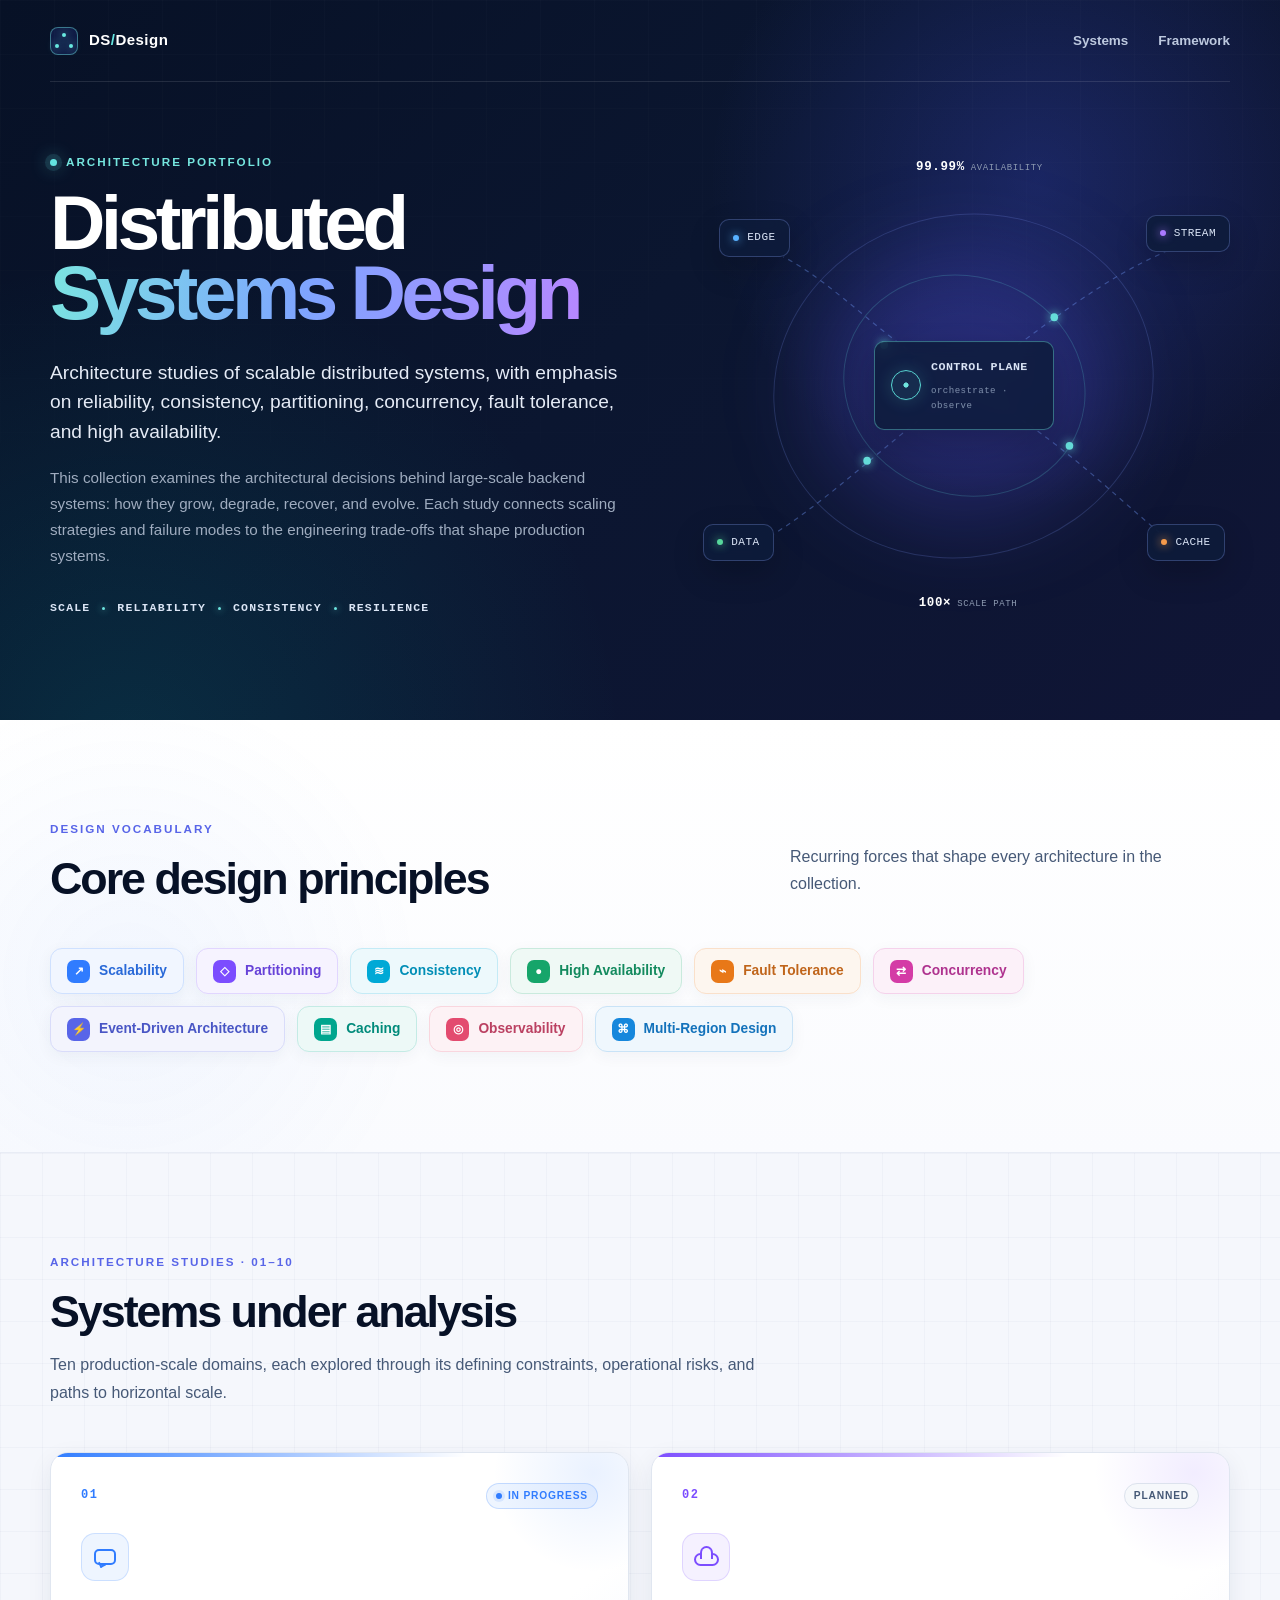
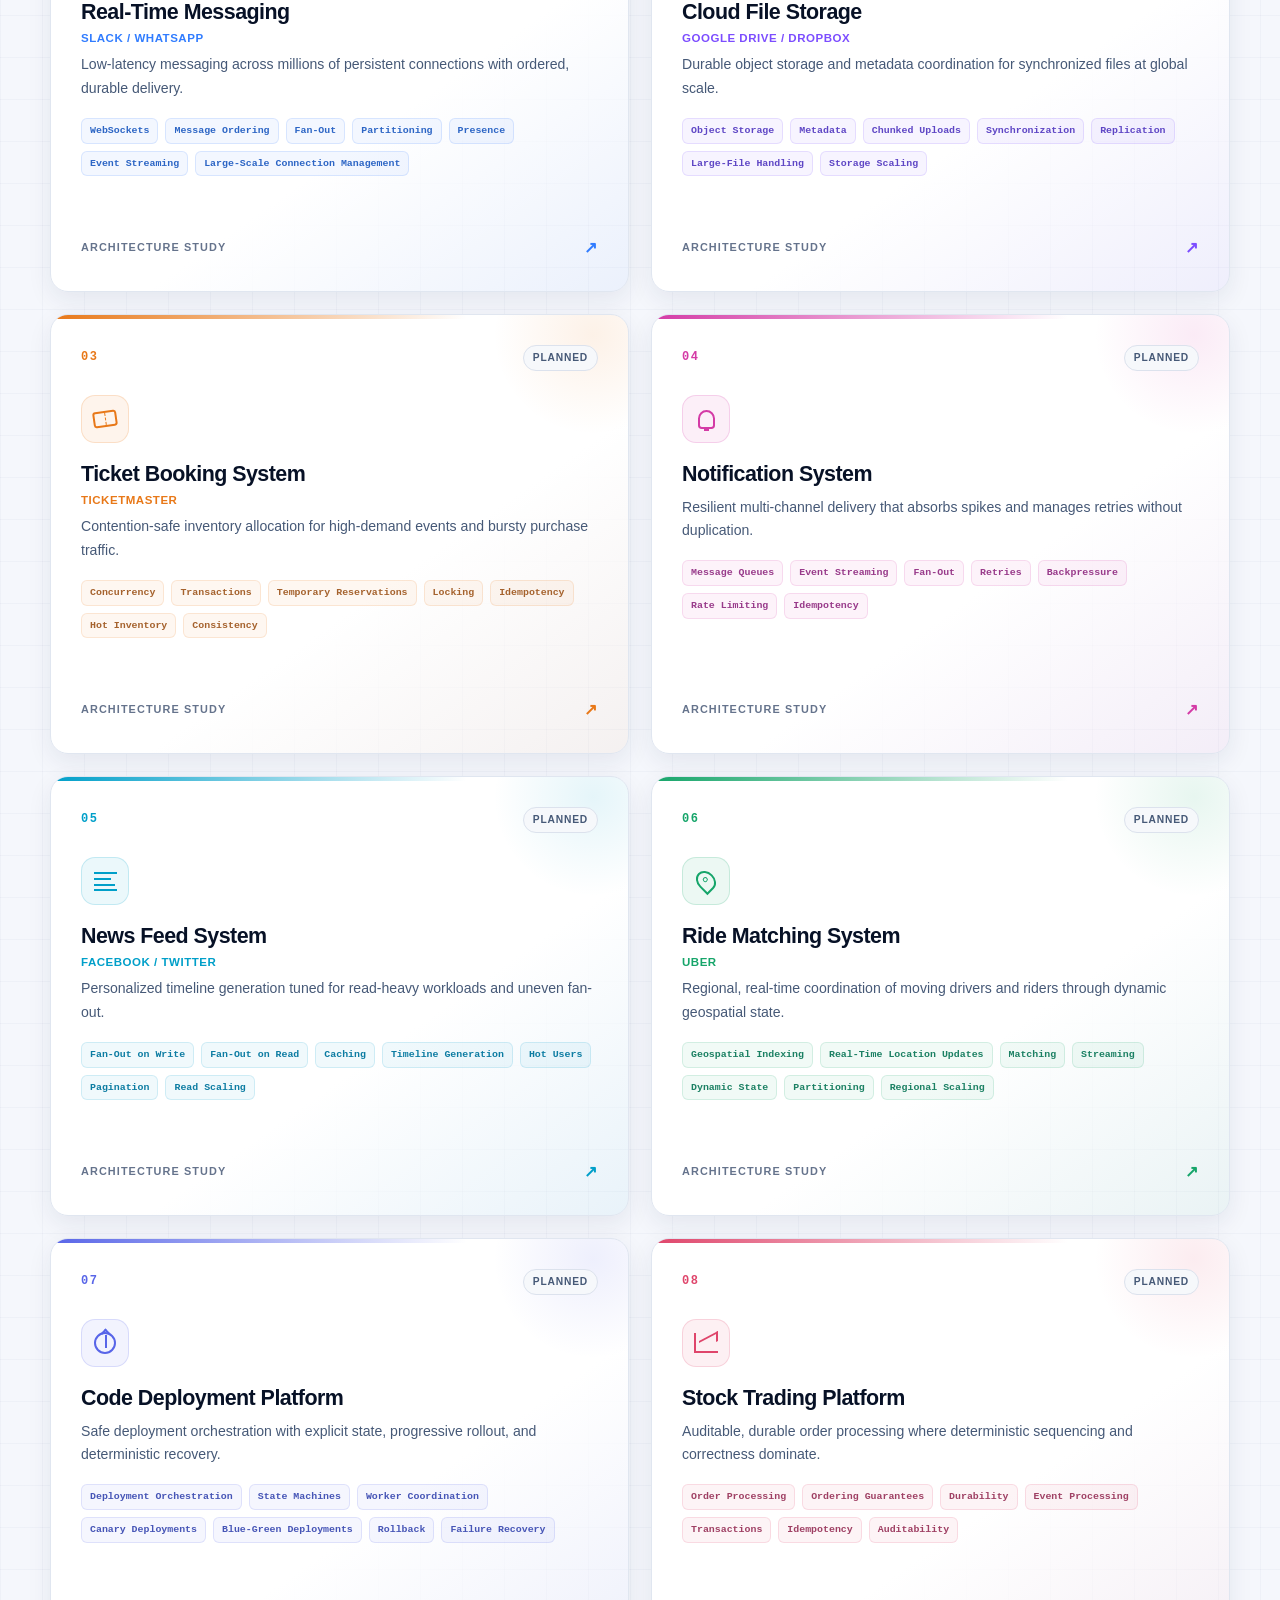
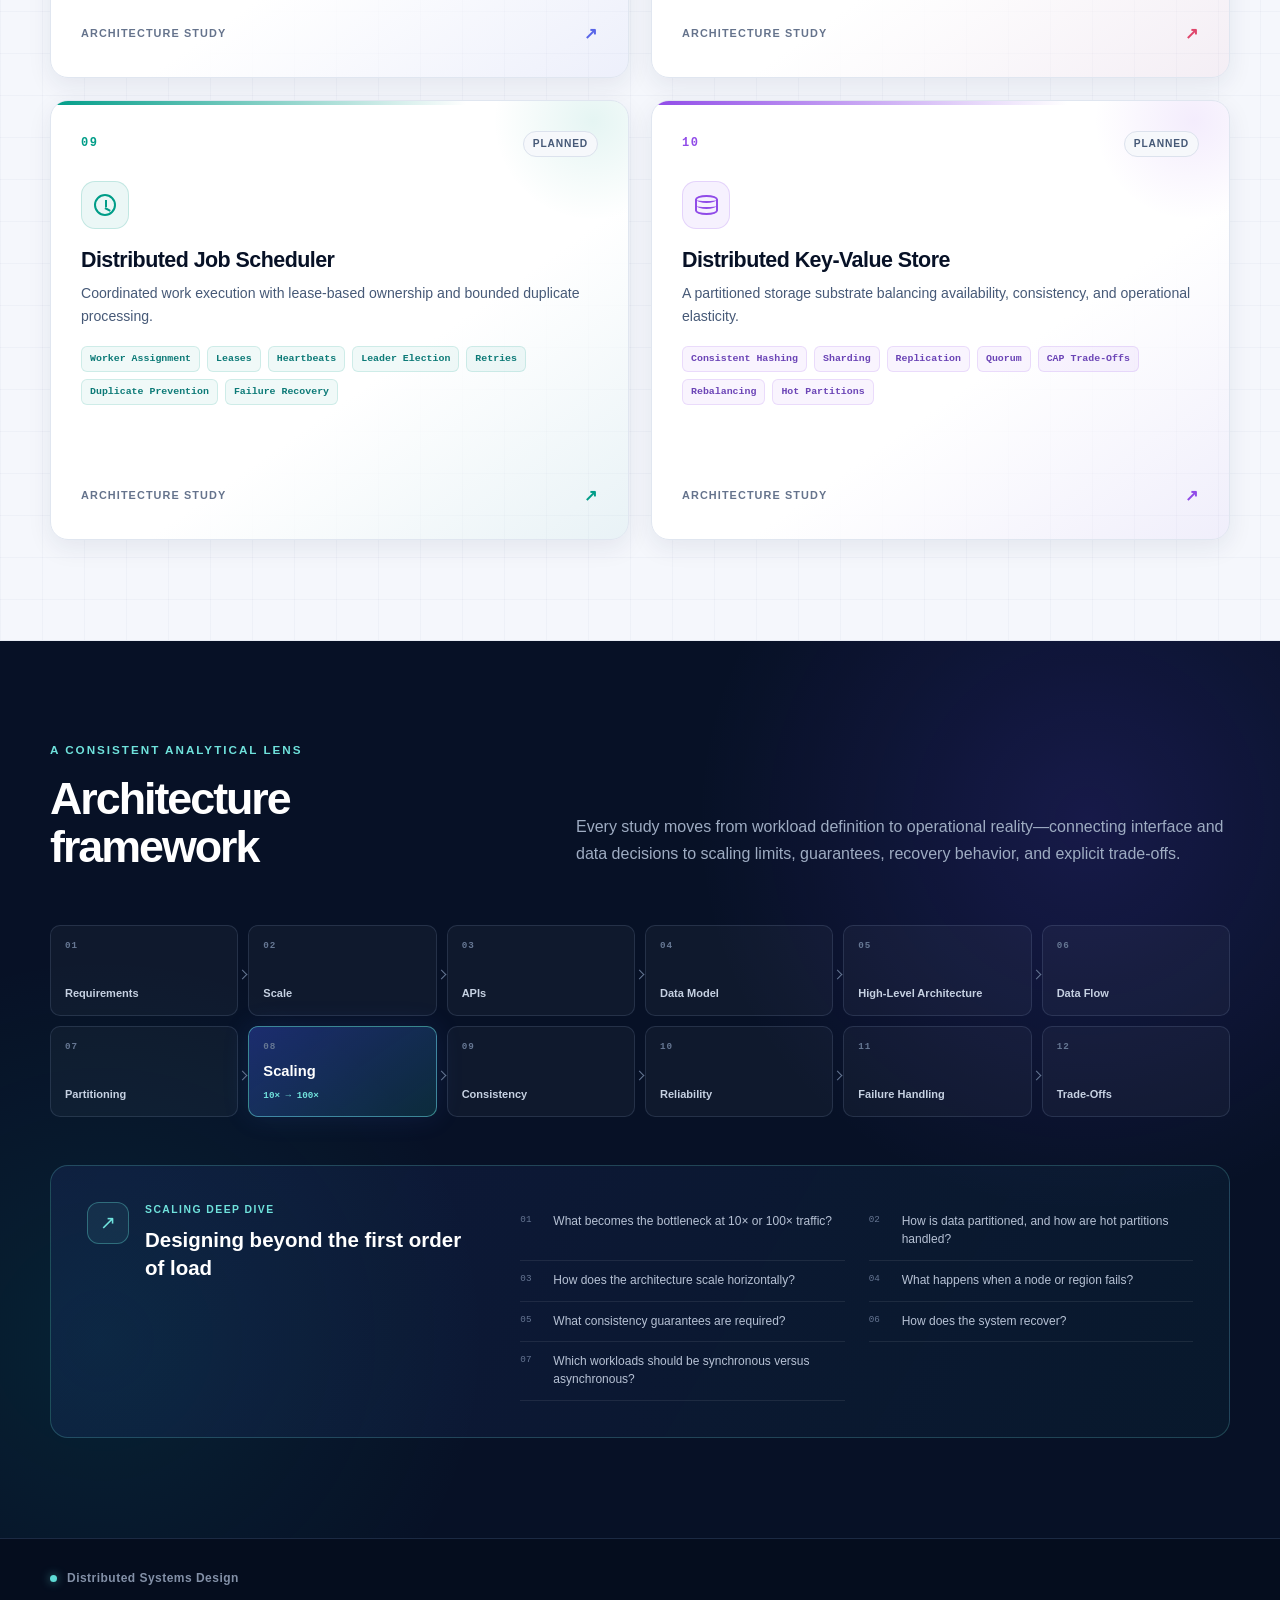
==== docs/index.html @ 001859f4 "Add distributed systems design landing page." ====
<!doctype html>
<html lang="en">
  <head>
    <meta charset="utf-8">
    <meta name="viewport" content="width=device-width, initial-scale=1">
    <meta
      name="description"
      content="Architecture studies of scalable distributed systems, focused on reliability, consistency, partitioning, concurrency, fault tolerance, and high availability."
    >
    <meta name="theme-color" content="#071126">
    <title>Distributed Systems Design</title>
    <link rel="stylesheet" href="styles.css">
  </head>
  <body>
    <a class="skip-link" href="#main-content">Skip to content</a>

    <header class="hero">
      <nav class="site-nav container" aria-label="Primary navigation">
        <a class="brand" href="#top" aria-label="Distributed Systems Design home">
          <span class="brand-mark" aria-hidden="true">
            <span></span><span></span><span></span>
          </span>
          <span>DS<span class="brand-accent">/</span>Design</span>
        </a>
        <div class="nav-links">
          <a href="#systems">Systems</a>
          <a href="#framework">Framework</a>
        </div>
      </nav>

      <div class="hero-grid container" id="top">
        <div class="hero-copy">
          <p class="eyebrow"><span class="eyebrow-dot"></span> Architecture portfolio</p>
          <h1>Distributed<br><span>Systems Design</span></h1>
          <p class="hero-subtitle">
            Architecture studies of scalable distributed systems, with emphasis on reliability,
            consistency, partitioning, concurrency, fault tolerance, and high availability.
          </p>
          <p class="hero-intro">
            This collection examines the architectural decisions behind large-scale backend systems:
            how they grow, degrade, recover, and evolve. Each study connects scaling strategies and
            failure modes to the engineering trade-offs that shape production systems.
          </p>
          <div class="hero-pillars" aria-label="Core qualities">
            <span>Scale</span><i aria-hidden="true"></i>
            <span>Reliability</span><i aria-hidden="true"></i>
            <span>Consistency</span><i aria-hidden="true"></i>
            <span>Resilience</span>
          </div>
        </div>

        <div class="system-map" aria-hidden="true">
          <div class="map-glow"></div>
          <div class="orbit orbit-one"></div>
          <div class="orbit orbit-two"></div>
          <div class="map-node node-core">
            <span class="node-icon"></span>
            <strong>Control Plane</strong>
            <small>orchestrate · observe</small>
          </div>
          <div class="map-node node-edge"><span></span>Edge</div>
          <div class="map-node node-stream"><span></span>Stream</div>
          <div class="map-node node-data"><span></span>Data</div>
          <div class="map-node node-cache"><span></span>Cache</div>
          <svg class="map-lines" viewBox="0 0 560 480" preserveAspectRatio="none">
            <path d="M280 240 C200 200 150 140 90 110"></path>
            <path d="M280 240 C370 175 430 130 492 105"></path>
            <path d="M280 240 C195 300 145 350 80 390"></path>
            <path d="M280 240 C370 285 425 340 485 388"></path>
            <circle cx="196" cy="199" r="4"></circle>
            <circle cx="375" cy="171" r="4"></circle>
            <circle cx="178" cy="316" r="4"></circle>
            <circle cx="391" cy="301" r="4"></circle>
          </svg>
          <div class="map-metric metric-top"><b>99.99%</b><span>availability</span></div>
          <div class="map-metric metric-bottom"><b>100×</b><span>scale path</span></div>
        </div>
      </div>
    </header>

    <main id="main-content">
      <section class="principles section" aria-labelledby="principles-title">
        <div class="container">
          <div class="section-heading section-heading-inline">
            <div>
              <p class="section-kicker">Design vocabulary</p>
              <h2 id="principles-title">Core design principles</h2>
            </div>
            <p>Recurring forces that shape every architecture in the collection.</p>
          </div>

          <ul class="principle-cloud" role="list">
            <li class="principle principle-blue"><span aria-hidden="true">↗</span>Scalability</li>
            <li class="principle principle-violet"><span aria-hidden="true">◇</span>Partitioning</li>
            <li class="principle principle-cyan"><span aria-hidden="true">≋</span>Consistency</li>
            <li class="principle principle-green"><span aria-hidden="true">●</span>High Availability</li>
            <li class="principle principle-orange"><span aria-hidden="true">⌁</span>Fault Tolerance</li>
            <li class="principle principle-magenta"><span aria-hidden="true">⇄</span>Concurrency</li>
            <li class="principle principle-indigo"><span aria-hidden="true">⚡</span>Event-Driven Architecture</li>
            <li class="principle principle-teal"><span aria-hidden="true">▤</span>Caching</li>
            <li class="principle principle-rose"><span aria-hidden="true">◎</span>Observability</li>
            <li class="principle principle-sky"><span aria-hidden="true">⌘</span>Multi-Region Design</li>
          </ul>
        </div>
      </section>

      <section class="systems section" id="systems" aria-labelledby="systems-title">
        <div class="container">
          <div class="section-heading">
            <p class="section-kicker">Architecture studies · 01–10</p>
            <h2 id="systems-title">Systems under analysis</h2>
            <p>
              Ten production-scale domains, each explored through its defining constraints,
              operational risks, and paths to horizontal scale.
            </p>
          </div>

          <div class="system-grid">
            <!-- When a study is published, change its article wrapper to an anchor with the future page filename. -->
            <article class="system-card accent-blue">
              <div class="card-topline"><span class="card-number">01</span><span class="status status-active">In Progress</span></div>
              <div class="card-icon" aria-hidden="true"><span class="icon-message"></span></div>
              <h3>Real-Time Messaging <small>Slack / WhatsApp</small></h3>
              <p>Low-latency messaging across millions of persistent connections with ordered, durable delivery.</p>
              <ul class="tag-list" aria-label="Architecture focus">
                <li>WebSockets</li><li>Message Ordering</li><li>Fan-Out</li><li>Partitioning</li>
                <li>Presence</li><li>Event Streaming</li><li>Large-Scale Connection Management</li>
              </ul>
              <div class="card-footer"><span>Architecture study</span><span aria-hidden="true">↗</span></div>
            </article>

            <article class="system-card accent-violet">
              <div class="card-topline"><span class="card-number">02</span><span class="status">Planned</span></div>
              <div class="card-icon" aria-hidden="true"><span class="icon-cloud"></span></div>
              <h3>Cloud File Storage <small>Google Drive / Dropbox</small></h3>
              <p>Durable object storage and metadata coordination for synchronized files at global scale.</p>
              <ul class="tag-list" aria-label="Architecture focus">
                <li>Object Storage</li><li>Metadata</li><li>Chunked Uploads</li><li>Synchronization</li>
                <li>Replication</li><li>Large-File Handling</li><li>Storage Scaling</li>
              </ul>
              <div class="card-footer"><span>Architecture study</span><span aria-hidden="true">↗</span></div>
            </article>

            <article class="system-card accent-orange">
              <div class="card-topline"><span class="card-number">03</span><span class="status">Planned</span></div>
              <div class="card-icon" aria-hidden="true"><span class="icon-ticket"></span></div>
              <h3>Ticket Booking System <small>Ticketmaster</small></h3>
              <p>Contention-safe inventory allocation for high-demand events and bursty purchase traffic.</p>
              <ul class="tag-list" aria-label="Architecture focus">
                <li>Concurrency</li><li>Transactions</li><li>Temporary Reservations</li><li>Locking</li>
                <li>Idempotency</li><li>Hot Inventory</li><li>Consistency</li>
              </ul>
              <div class="card-footer"><span>Architecture study</span><span aria-hidden="true">↗</span></div>
            </article>

            <article class="system-card accent-magenta">
              <div class="card-topline"><span class="card-number">04</span><span class="status">Planned</span></div>
              <div class="card-icon" aria-hidden="true"><span class="icon-bell"></span></div>
              <h3>Notification System</h3>
              <p>Resilient multi-channel delivery that absorbs spikes and manages retries without duplication.</p>
              <ul class="tag-list" aria-label="Architecture focus">
                <li>Message Queues</li><li>Event Streaming</li><li>Fan-Out</li><li>Retries</li>
                <li>Backpressure</li><li>Rate Limiting</li><li>Idempotency</li>
              </ul>
              <div class="card-footer"><span>Architecture study</span><span aria-hidden="true">↗</span></div>
            </article>

            <article class="system-card accent-cyan">
              <div class="card-topline"><span class="card-number">05</span><span class="status">Planned</span></div>
              <div class="card-icon" aria-hidden="true"><span class="icon-feed"></span></div>
              <h3>News Feed System <small>Facebook / Twitter</small></h3>
              <p>Personalized timeline generation tuned for read-heavy workloads and uneven fan-out.</p>
              <ul class="tag-list" aria-label="Architecture focus">
                <li>Fan-Out on Write</li><li>Fan-Out on Read</li><li>Caching</li><li>Timeline Generation</li>
                <li>Hot Users</li><li>Pagination</li><li>Read Scaling</li>
              </ul>
              <div class="card-footer"><span>Architecture study</span><span aria-hidden="true">↗</span></div>
            </article>

            <article class="system-card accent-green">
              <div class="card-topline"><span class="card-number">06</span><span class="status">Planned</span></div>
              <div class="card-icon" aria-hidden="true"><span class="icon-pin"></span></div>
              <h3>Ride Matching System <small>Uber</small></h3>
              <p>Regional, real-time coordination of moving drivers and riders through dynamic geospatial state.</p>
              <ul class="tag-list" aria-label="Architecture focus">
                <li>Geospatial Indexing</li><li>Real-Time Location Updates</li><li>Matching</li><li>Streaming</li>
                <li>Dynamic State</li><li>Partitioning</li><li>Regional Scaling</li>
              </ul>
              <div class="card-footer"><span>Architecture study</span><span aria-hidden="true">↗</span></div>
            </article>

            <article class="system-card accent-indigo">
              <div class="card-topline"><span class="card-number">07</span><span class="status">Planned</span></div>
              <div class="card-icon" aria-hidden="true"><span class="icon-deploy"></span></div>
              <h3>Code Deployment Platform</h3>
              <p>Safe deployment orchestration with explicit state, progressive rollout, and deterministic recovery.</p>
              <ul class="tag-list" aria-label="Architecture focus">
                <li>Deployment Orchestration</li><li>State Machines</li><li>Worker Coordination</li>
                <li>Canary Deployments</li><li>Blue-Green Deployments</li><li>Rollback</li><li>Failure Recovery</li>
              </ul>
              <div class="card-footer"><span>Architecture study</span><span aria-hidden="true">↗</span></div>
            </article>

            <article class="system-card accent-rose">
              <div class="card-topline"><span class="card-number">08</span><span class="status">Planned</span></div>
              <div class="card-icon" aria-hidden="true"><span class="icon-chart"></span></div>
              <h3>Stock Trading Platform</h3>
              <p>Auditable, durable order processing where deterministic sequencing and correctness dominate.</p>
              <ul class="tag-list" aria-label="Architecture focus">
                <li>Order Processing</li><li>Ordering Guarantees</li><li>Durability</li><li>Event Processing</li>
                <li>Transactions</li><li>Idempotency</li><li>Auditability</li>
              </ul>
              <div class="card-footer"><span>Architecture study</span><span aria-hidden="true">↗</span></div>
            </article>

            <article class="system-card accent-teal">
              <div class="card-topline"><span class="card-number">09</span><span class="status">Planned</span></div>
              <div class="card-icon" aria-hidden="true"><span class="icon-clock"></span></div>
              <h3>Distributed Job Scheduler</h3>
              <p>Coordinated work execution with lease-based ownership and bounded duplicate processing.</p>
              <ul class="tag-list" aria-label="Architecture focus">
                <li>Worker Assignment</li><li>Leases</li><li>Heartbeats</li><li>Leader Election</li>
                <li>Retries</li><li>Duplicate Prevention</li><li>Failure Recovery</li>
              </ul>
              <div class="card-footer"><span>Architecture study</span><span aria-hidden="true">↗</span></div>
            </article>

            <article class="system-card accent-purple">
              <div class="card-topline"><span class="card-number">10</span><span class="status">Planned</span></div>
              <div class="card-icon" aria-hidden="true"><span class="icon-database"></span></div>
              <h3>Distributed Key-Value Store</h3>
              <p>A partitioned storage substrate balancing availability, consistency, and operational elasticity.</p>
              <ul class="tag-list" aria-label="Architecture focus">
                <li>Consistent Hashing</li><li>Sharding</li><li>Replication</li><li>Quorum</li>
                <li>CAP Trade-Offs</li><li>Rebalancing</li><li>Hot Partitions</li>
              </ul>
              <div class="card-footer"><span>Architecture study</span><span aria-hidden="true">↗</span></div>
            </article>
          </div>
        </div>
      </section>

      <section class="framework section" id="framework" aria-labelledby="framework-title">
        <div class="container">
          <div class="framework-intro">
            <div>
              <p class="section-kicker">A consistent analytical lens</p>
              <h2 id="framework-title">Architecture framework</h2>
            </div>
            <p>
              Every study moves from workload definition to operational reality—connecting interface
              and data decisions to scaling limits, guarantees, recovery behavior, and explicit trade-offs.
            </p>
          </div>

          <ol class="framework-flow">
            <li><span>01</span>Requirements</li>
            <li><span>02</span>Scale</li>
            <li><span>03</span>APIs</li>
            <li><span>04</span>Data Model</li>
            <li><span>05</span>High-Level Architecture</li>
            <li><span>06</span>Data Flow</li>
            <li><span>07</span>Partitioning</li>
            <li class="framework-scale"><span>08</span><strong>Scaling</strong><small>10× → 100×</small></li>
            <li><span>09</span>Consistency</li>
            <li><span>10</span>Reliability</li>
            <li><span>11</span>Failure Handling</li>
            <li><span>12</span>Trade-Offs</li>
          </ol>

          <div class="scale-panel">
            <div class="scale-panel-heading">
              <span class="scale-icon" aria-hidden="true">↗</span>
              <div><p>Scaling deep dive</p><h3>Designing beyond the first order of load</h3></div>
            </div>
            <ul class="question-grid">
              <li><span>01</span>What becomes the bottleneck at 10× or 100× traffic?</li>
              <li><span>02</span>How is data partitioned, and how are hot partitions handled?</li>
              <li><span>03</span>How does the architecture scale horizontally?</li>
              <li><span>04</span>What happens when a node or region fails?</li>
              <li><span>05</span>What consistency guarantees are required?</li>
              <li><span>06</span>How does the system recover?</li>
              <li><span>07</span>Which workloads should be synchronous versus asynchronous?</li>
            </ul>
          </div>
        </div>
      </section>
    </main>

    <footer class="site-footer">
      <div class="container">
        <span class="footer-mark" aria-hidden="true"></span>
        <strong>Distributed Systems Design</strong>
      </div>
    </footer>
  </body>
</html>
---- docs/styles.css ----
/*
 * Distributed Systems Design
 * Shared visual foundation for the landing page and future architecture studies.
 */

:root {
  --ink-950: #071126;
  --ink-900: #0b1630;
  --ink-800: #132342;
  --ink-700: #243755;
  --ink-600: #465977;
  --ink-500: #65738c;
  --surface: #ffffff;
  --surface-soft: #f5f7fc;
  --line: #dfe5f1;
  --blue: #307cff;
  --violet: #7c4dff;
  --cyan: #00a9d6;
  --teal: #00a68e;
  --green: #16a56a;
  --orange: #e87818;
  --magenta: #d43ba6;
  --indigo: #5865e8;
  --rose: #e34b6f;
  --purple: #904be8;
  --radius-sm: 10px;
  --radius-md: 18px;
  --radius-lg: 28px;
  --shadow-sm: 0 8px 25px rgb(20 38 72 / 8%);
  --shadow-md: 0 20px 50px rgb(21 38 70 / 12%);
  --container: 1180px;
  --font-sans: Inter, ui-sans-serif, -apple-system, BlinkMacSystemFont, "Segoe UI", sans-serif;
}

*,
*::before,
*::after {
  box-sizing: border-box;
}

html {
  scroll-behavior: smooth;
}

body {
  margin: 0;
  color: var(--ink-800);
  background: var(--surface);
  font-family: var(--font-sans);
  font-size: 16px;
  line-height: 1.6;
  -webkit-font-smoothing: antialiased;
}

a {
  color: inherit;
}

.container {
  width: min(calc(100% - 40px), var(--container));
  margin-inline: auto;
}

.skip-link {
  position: fixed;
  z-index: 100;
  top: 12px;
  left: 12px;
  padding: 10px 16px;
  border-radius: 8px;
  color: var(--ink-950);
  background: #fff;
  font-weight: 700;
  transform: translateY(-160%);
  transition: transform 160ms ease;
}

.skip-link:focus {
  transform: translateY(0);
}

.hero {
  position: relative;
  min-height: 720px;
  overflow: hidden;
  color: #fff;
  background:
    radial-gradient(circle at 81% 25%, rgb(73 92 255 / 24%), transparent 28%),
    radial-gradient(circle at 10% 105%, rgb(0 189 181 / 14%), transparent 36%),
    linear-gradient(132deg, #071126 0%, #0b1630 48%, #101536 100%);
}

.hero::before {
  position: absolute;
  inset: 0;
  content: "";
  opacity: 0.2;
  background-image:
    linear-gradient(rgb(255 255 255 / 8%) 1px, transparent 1px),
    linear-gradient(90deg, rgb(255 255 255 / 8%) 1px, transparent 1px);
  background-size: 54px 54px;
  mask-image: linear-gradient(to bottom, black, transparent 85%);
}

.site-nav {
  position: relative;
  z-index: 5;
  display: flex;
  align-items: center;
  justify-content: space-between;
  min-height: 82px;
  border-bottom: 1px solid rgb(255 255 255 / 11%);
}

.brand {
  display: inline-flex;
  gap: 11px;
  align-items: center;
  color: #fff;
  font-size: 0.94rem;
  font-weight: 750;
  letter-spacing: 0.03em;
  text-decoration: none;
}

.brand-accent {
  color: #64e5e0;
}

.brand-mark {
  position: relative;
  display: grid;
  width: 28px;
  height: 28px;
  place-items: center;
  border: 1px solid rgb(109 229 224 / 45%);
  border-radius: 8px;
  background: rgb(73 92 255 / 14%);
}

.brand-mark span {
  position: absolute;
  width: 4px;
  height: 4px;
  border-radius: 50%;
  background: #68e9e0;
  box-shadow: 0 0 9px #68e9e0;
}

.brand-mark span:first-child { transform: translate(-7px, 5px); }
.brand-mark span:nth-child(2) { transform: translate(0, -6px); }
.brand-mark span:last-child { transform: translate(7px, 5px); }

.nav-links {
  display: flex;
  gap: 30px;
  color: #bdc9df;
  font-size: 0.84rem;
  font-weight: 650;
}

.nav-links a {
  text-decoration: none;
  transition: color 160ms ease;
}

.nav-links a:hover,
.nav-links a:focus-visible {
  color: #fff;
}

.hero-grid {
  position: relative;
  z-index: 2;
  display: grid;
  grid-template-columns: minmax(0, 1.05fr) minmax(420px, 0.95fr);
  gap: 60px;
  align-items: center;
  min-height: 620px;
  padding-block: 66px 82px;
}

.eyebrow,
.section-kicker {
  margin: 0 0 16px;
  color: #75e6df;
  font-size: 0.73rem;
  font-weight: 800;
  letter-spacing: 0.17em;
  text-transform: uppercase;
}

.eyebrow {
  display: flex;
  gap: 9px;
  align-items: center;
}

.eyebrow-dot {
  width: 7px;
  height: 7px;
  border-radius: 50%;
  background: #64e5e0;
  box-shadow: 0 0 0 5px rgb(100 229 224 / 12%), 0 0 18px #64e5e0;
}

.hero h1 {
  max-width: 720px;
  margin: 0;
  color: #fff;
  font-size: clamp(3.25rem, 6vw, 6.4rem);
  font-weight: 790;
  letter-spacing: -0.06em;
  line-height: 0.91;
}

.hero h1 span {
  color: transparent;
  background: linear-gradient(100deg, #7be5e1, #7ea5ff 48%, #b687ff);
  background-clip: text;
  -webkit-background-clip: text;
}

.hero-subtitle {
  max-width: 680px;
  margin: 30px 0 0;
  color: #e5ebf6;
  font-size: clamp(1.05rem, 1.5vw, 1.26rem);
  font-weight: 510;
  line-height: 1.55;
}

.hero-intro {
  max-width: 660px;
  margin: 18px 0 0;
  color: #9facbf;
  font-size: 0.95rem;
  line-height: 1.72;
}

.hero-pillars {
  display: flex;
  flex-wrap: wrap;
  gap: 12px;
  align-items: center;
  margin-top: 30px;
  color: #dbe5f5;
  font-family: ui-monospace, SFMono-Regular, Menlo, Consolas, monospace;
  font-size: 0.72rem;
  font-weight: 700;
  letter-spacing: 0.1em;
  text-transform: uppercase;
}

.hero-pillars i {
  width: 3px;
  height: 3px;
  border-radius: 50%;
  background: #6ce4df;
  box-shadow: 0 0 7px #6ce4df;
}

.system-map {
  position: relative;
  width: min(100%, 540px);
  aspect-ratio: 1.12;
  justify-self: end;
}

.map-glow {
  position: absolute;
  inset: 22%;
  border-radius: 50%;
  background: rgb(97 89 255 / 25%);
  filter: blur(45px);
}

.orbit {
  position: absolute;
  inset: 14%;
  border: 1px solid rgb(129 155 255 / 20%);
  border-radius: 50%;
  transform: rotate(-15deg);
}

.orbit-two {
  inset: 27%;
  border-color: rgb(95 225 217 / 20%);
  transform: rotate(20deg);
}

.map-lines {
  position: absolute;
  inset: 0;
  width: 100%;
  height: 100%;
  overflow: visible;
  fill: none;
  stroke: rgb(116 157 255 / 38%);
  stroke-width: 1.2;
  stroke-dasharray: 5 5;
}

.map-lines circle {
  fill: #65ddd9;
  stroke: none;
  filter: drop-shadow(0 0 5px #65ddd9);
}

.map-node {
  position: absolute;
  z-index: 2;
  display: flex;
  gap: 8px;
  align-items: center;
  padding: 9px 13px;
  border: 1px solid rgb(139 164 255 / 28%);
  border-radius: 10px;
  color: #dce6f7;
  background: rgb(14 28 59 / 84%);
  box-shadow: 0 12px 32px rgb(0 0 0 / 20%);
  backdrop-filter: blur(8px);
  font-family: ui-monospace, SFMono-Regular, Menlo, Consolas, monospace;
  font-size: 0.69rem;
  letter-spacing: 0.04em;
  text-transform: uppercase;
}

.map-node > span:not(.node-icon) {
  width: 6px;
  height: 6px;
  border-radius: 50%;
  background: var(--node-color, #6fe2dc);
  box-shadow: 0 0 10px var(--node-color, #6fe2dc);
}

.node-core {
  top: 50%;
  left: 50%;
  display: grid;
  grid-template-columns: 32px 1fr;
  width: 180px;
  padding: 16px;
  border-color: rgb(109 229 224 / 42%);
  transform: translate(-50%, -50%);
}

.node-core strong {
  font-size: 0.73rem;
}

.node-core small {
  grid-column: 2;
  color: #8494af;
  font-size: 0.57rem;
  text-transform: none;
}

.node-icon {
  grid-row: 1 / 3;
  width: 30px;
  height: 30px;
  border: 1px solid #5bdad5;
  border-radius: 50%;
  background: radial-gradient(circle, #70e6df 0 12%, transparent 14%), rgb(94 218 213 / 8%);
  box-shadow: 0 0 18px rgb(91 218 213 / 20%);
}

.node-edge { top: 15%; left: 4%; --node-color: #58b1ff; }
.node-stream { top: 14%; right: 0; --node-color: #aa79ff; }
.node-data { bottom: 13%; left: 1%; --node-color: #57d69b; }
.node-cache { right: 1%; bottom: 13%; --node-color: #f69a4b; }

.map-metric {
  position: absolute;
  z-index: 2;
  display: flex;
  gap: 6px;
  align-items: baseline;
  color: #8d9ab1;
  font-family: ui-monospace, SFMono-Regular, Menlo, Consolas, monospace;
  font-size: 0.56rem;
  letter-spacing: 0.07em;
  text-transform: uppercase;
}

.map-metric b {
  color: #fff;
  font-size: 0.78rem;
}

.metric-top { top: 2%; left: 41%; }
.metric-bottom { right: 40%; bottom: 2%; }

.section {
  padding-block: 100px;
}

.section-heading {
  max-width: 720px;
  margin-bottom: 46px;
}

.section-heading-inline {
  display: flex;
  max-width: none;
  align-items: end;
  justify-content: space-between;
  gap: 40px;
}

.section-heading-inline > p {
  max-width: 440px;
  margin: 0 0 5px;
}

.section-kicker {
  color: var(--indigo);
}

.section h2 {
  margin: 0;
  color: var(--ink-950);
  font-size: clamp(2rem, 3.5vw, 3.2rem);
  letter-spacing: -0.045em;
  line-height: 1.06;
}

.section-heading > p:last-child,
.framework-intro > p {
  color: var(--ink-600);
  line-height: 1.7;
}

.principles {
  position: relative;
  background:
    radial-gradient(circle at 10% 60%, rgb(48 124 255 / 5%), transparent 25%),
    linear-gradient(180deg, #fff, #fafbfe);
}

.principle-cloud {
  display: flex;
  flex-wrap: wrap;
  gap: 12px;
  margin: 0;
  padding: 0;
  list-style: none;
}

.principle {
  display: inline-flex;
  gap: 9px;
  align-items: center;
  min-height: 46px;
  padding: 10px 16px;
  border: 1px solid color-mix(in srgb, var(--principle-color) 23%, white);
  border-radius: 12px;
  color: color-mix(in srgb, var(--principle-color) 82%, #071126);
  background: color-mix(in srgb, var(--principle-color) 7%, white);
  box-shadow: 0 4px 16px rgb(30 50 85 / 5%);
  font-size: 0.86rem;
  font-weight: 730;
}

.principle span {
  display: grid;
  width: 23px;
  height: 23px;
  place-items: center;
  border-radius: 7px;
  color: #fff;
  background: var(--principle-color);
  font-size: 0.72rem;
}

.principle-blue { --principle-color: var(--blue); }
.principle-violet { --principle-color: var(--violet); }
.principle-cyan { --principle-color: var(--cyan); }
.principle-green { --principle-color: var(--green); }
.principle-orange { --principle-color: var(--orange); }
.principle-magenta { --principle-color: var(--magenta); }
.principle-indigo { --principle-color: var(--indigo); }
.principle-teal { --principle-color: var(--teal); }
.principle-rose { --principle-color: var(--rose); }
.principle-sky { --principle-color: #1687dc; }

.systems {
  background:
    linear-gradient(90deg, rgb(32 63 120 / 3%) 1px, transparent 1px),
    linear-gradient(rgb(32 63 120 / 3%) 1px, transparent 1px),
    var(--surface-soft);
  background-size: 42px 42px;
  border-block: 1px solid #e8ecf5;
}

.system-grid {
  display: grid;
  grid-template-columns: repeat(2, minmax(0, 1fr));
  gap: 22px;
}

.system-card {
  --accent: var(--blue);
  --accent-rgb: 48 124 255;
  position: relative;
  display: flex;
  min-height: 440px;
  overflow: hidden;
  flex-direction: column;
  padding: 30px;
  border: 1px solid #e0e6f0;
  border-radius: var(--radius-md);
  background: linear-gradient(145deg, #fff 60%, rgb(var(--accent-rgb) / 5%));
  box-shadow: var(--shadow-sm);
  transition: border-color 180ms ease, box-shadow 180ms ease, transform 180ms ease;
}

.system-card::before {
  position: absolute;
  top: 0;
  left: 0;
  width: 100%;
  height: 4px;
  content: "";
  background: linear-gradient(90deg, var(--accent), transparent 72%);
}

.system-card::after {
  position: absolute;
  top: -85px;
  right: -70px;
  width: 210px;
  height: 210px;
  border-radius: 50%;
  background: radial-gradient(circle, rgb(var(--accent-rgb) / 10%), transparent 67%);
  content: "";
}

.system-card:hover {
  border-color: rgb(var(--accent-rgb) / 32%);
  box-shadow: var(--shadow-md);
  transform: translateY(-4px);
}

.accent-blue { --accent: #307cff; --accent-rgb: 48 124 255; }
.accent-violet { --accent: #7c4dff; --accent-rgb: 124 77 255; }
.accent-orange { --accent: #e87818; --accent-rgb: 232 120 24; }
.accent-magenta { --accent: #d43ba6; --accent-rgb: 212 59 166; }
.accent-cyan { --accent: #009fc9; --accent-rgb: 0 159 201; }
.accent-green { --accent: #16a56a; --accent-rgb: 22 165 106; }
.accent-indigo { --accent: #5865e8; --accent-rgb: 88 101 232; }
.accent-rose { --accent: #df456b; --accent-rgb: 223 69 107; }
.accent-teal { --accent: #009d88; --accent-rgb: 0 157 136; }
.accent-purple { --accent: #904be8; --accent-rgb: 144 75 232; }

.card-topline {
  position: relative;
  z-index: 1;
  display: flex;
  align-items: center;
  justify-content: space-between;
}

.card-number {
  color: var(--accent);
  font-family: ui-monospace, SFMono-Regular, Menlo, Consolas, monospace;
  font-size: 0.75rem;
  font-weight: 800;
  letter-spacing: 0.12em;
}

.status {
  padding: 4px 9px;
  border: 1px solid #dce2ed;
  border-radius: 999px;
  color: var(--ink-600);
  background: #f6f8fb;
  font-size: 0.64rem;
  font-weight: 780;
  letter-spacing: 0.08em;
  text-transform: uppercase;
}

.status-active {
  border-color: rgb(var(--accent-rgb) / 22%);
  color: var(--accent);
  background: rgb(var(--accent-rgb) / 8%);
}

.status-active::before {
  display: inline-block;
  width: 6px;
  height: 6px;
  margin-right: 6px;
  border-radius: 50%;
  background: var(--accent);
  box-shadow: 0 0 0 3px rgb(var(--accent-rgb) / 12%);
  content: "";
}

.card-icon {
  position: relative;
  z-index: 1;
  display: grid;
  width: 48px;
  height: 48px;
  margin-top: 24px;
  place-items: center;
  border: 1px solid rgb(var(--accent-rgb) / 18%);
  border-radius: 14px;
  color: var(--accent);
  background: rgb(var(--accent-rgb) / 8%);
}

.card-icon > span,
.card-icon > span::before,
.card-icon > span::after {
  box-sizing: border-box;
}

.icon-message { width: 22px; height: 16px; border: 2px solid currentColor; border-radius: 5px; }
.icon-message::after { display: block; width: 6px; height: 6px; margin: 10px 0 0 3px; border: solid currentColor; border-width: 0 0 2px 2px; content: ""; transform: rotate(-28deg); }
.icon-cloud { width: 25px; height: 13px; margin-top: 5px; border: 2px solid currentColor; border-radius: 10px; }
.icon-cloud::before { display: block; width: 13px; height: 13px; margin: -9px 0 0 4px; border: 2px solid currentColor; border-bottom: 0; border-radius: 50% 50% 0 0; background: #f7f4ff; content: ""; }
.icon-ticket { width: 24px; height: 16px; border: 2px solid currentColor; border-radius: 3px; transform: rotate(-8deg); }
.icon-ticket::after { display: block; height: 12px; margin: 0 0 0 10px; border-left: 1px dashed currentColor; content: ""; }
.icon-bell { width: 17px; height: 19px; border: 2px solid currentColor; border-radius: 9px 9px 4px 4px; }
.icon-bell::after { display: block; width: 5px; margin: 17px auto 0; border-bottom: 2px solid currentColor; content: ""; }
.icon-feed { width: 23px; height: 19px; border: solid currentColor; border-width: 2px 0; }
.icon-feed::before, .icon-feed::after { display: block; border-top: 2px solid currentColor; content: ""; }
.icon-feed::before { width: 17px; margin-top: 4px; }.icon-feed::after { width: 21px; margin-top: 4px; }
.icon-pin { width: 18px; height: 22px; border: 2px solid currentColor; border-radius: 50% 50% 50% 0; transform: rotate(-45deg); }
.icon-pin::after { display: block; width: 5px; height: 5px; margin: 5px; border: 1.5px solid currentColor; border-radius: 50%; content: ""; }
.icon-deploy { width: 22px; height: 22px; border: 2px solid currentColor; border-radius: 50%; }
.icon-deploy::before { display: block; width: 7px; height: 7px; margin: -4px 0 0 6px; border: solid currentColor; border-width: 2px 2px 0 0; content: ""; transform: rotate(-45deg); }
.icon-deploy::after { display: block; height: 13px; margin: -2px 0 0 9px; border-left: 2px solid currentColor; content: ""; }
.icon-chart { width: 24px; height: 20px; border: solid currentColor; border-width: 0 0 2px 2px; }
.icon-chart::after { display: block; width: 19px; height: 10px; margin: 3px; border: solid currentColor; border-width: 2px 2px 0 0; content: ""; transform: skewY(-28deg); }
.icon-clock { width: 22px; height: 22px; border: 2px solid currentColor; border-radius: 50%; }
.icon-clock::before { display: block; width: 1px; height: 7px; margin: 4px 0 0 9px; border-left: 2px solid currentColor; content: ""; }.icon-clock::after { display: block; width: 6px; margin: 0 0 0 9px; border-top: 2px solid currentColor; content: ""; transform: rotate(28deg); transform-origin: left; }
.icon-database { width: 23px; height: 20px; border: 2px solid currentColor; border-radius: 50% / 22%; }
.icon-database::before, .icon-database::after { display: block; height: 6px; border-bottom: 2px solid currentColor; border-radius: 50%; content: ""; }

.system-card h3 {
  position: relative;
  z-index: 1;
  margin: 18px 0 8px;
  color: var(--ink-950);
  font-size: 1.34rem;
  letter-spacing: -0.025em;
  line-height: 1.25;
}

.system-card h3 small {
  display: block;
  margin-top: 5px;
  color: var(--accent);
  font-size: 0.72rem;
  font-weight: 750;
  letter-spacing: 0.045em;
  text-transform: uppercase;
}

.system-card > p {
  position: relative;
  z-index: 1;
  margin: 0 0 18px;
  color: var(--ink-600);
  font-size: 0.88rem;
  line-height: 1.65;
}

.tag-list {
  position: relative;
  z-index: 1;
  display: flex;
  flex-wrap: wrap;
  gap: 7px;
  margin: 0;
  padding: 0;
  list-style: none;
}

.tag-list li {
  padding: 4px 8px;
  border: 1px solid rgb(var(--accent-rgb) / 14%);
  border-radius: 6px;
  color: color-mix(in srgb, var(--accent) 66%, var(--ink-700));
  background: rgb(var(--accent-rgb) / 6%);
  font-family: ui-monospace, SFMono-Regular, Menlo, Consolas, monospace;
  font-size: 0.62rem;
  font-weight: 650;
}

.card-footer {
  position: relative;
  z-index: 1;
  display: flex;
  align-items: center;
  justify-content: space-between;
  margin-top: auto;
  padding-top: 22px;
  color: var(--ink-500);
  font-size: 0.68rem;
  font-weight: 750;
  letter-spacing: 0.1em;
  text-transform: uppercase;
}

.card-footer span:last-child {
  color: var(--accent);
  font-size: 1rem;
}

.framework {
  color: #dce5f3;
  background:
    radial-gradient(circle at 85% 20%, rgb(105 71 255 / 16%), transparent 30%),
    radial-gradient(circle at 8% 78%, rgb(0 180 174 / 10%), transparent 28%),
    var(--ink-950);
}

.framework .section-kicker {
  color: #6fe2dc;
}

.framework h2 {
  color: #fff;
}

.framework-intro {
  display: grid;
  grid-template-columns: 0.8fr 1.2fr;
  gap: 90px;
  align-items: end;
  margin-bottom: 55px;
}

.framework-intro > p {
  margin: 0 0 3px;
  color: #9eacc2;
}

.framework-flow {
  display: grid;
  grid-template-columns: repeat(6, 1fr);
  gap: 10px;
  margin: 0;
  padding: 0;
  list-style: none;
  counter-reset: framework;
}

.framework-flow li {
  position: relative;
  display: flex;
  min-height: 91px;
  flex-direction: column;
  justify-content: space-between;
  padding: 14px;
  border: 1px solid rgb(151 172 212 / 16%);
  border-radius: 10px;
  color: #c6d1e2;
  background: rgb(255 255 255 / 3.5%);
  font-size: 0.69rem;
  font-weight: 650;
  line-height: 1.35;
}

.framework-flow li:not(:last-child)::after {
  position: absolute;
  z-index: 2;
  top: 50%;
  right: -9px;
  width: 7px;
  height: 7px;
  border: solid #657693;
  border-width: 1px 1px 0 0;
  content: "";
  transform: rotate(45deg);
}

.framework-flow li:nth-child(6)::after {
  display: none;
}

.framework-flow span {
  color: #667793;
  font-family: ui-monospace, SFMono-Regular, Menlo, Consolas, monospace;
  font-size: 0.58rem;
  letter-spacing: 0.1em;
}

.framework-flow .framework-scale {
  border-color: rgb(103 226 220 / 50%);
  color: #fff;
  background: linear-gradient(145deg, rgb(67 94 244 / 35%), rgb(45 205 192 / 14%));
  box-shadow: 0 0 28px rgb(81 113 255 / 12%);
}

.framework-scale strong {
  color: #fff;
  font-size: 0.92rem;
}

.framework-scale small {
  color: #70e1dc;
  font-family: ui-monospace, SFMono-Regular, Menlo, Consolas, monospace;
  font-size: 0.58rem;
}

.scale-panel {
  display: grid;
  grid-template-columns: 0.72fr 1.28fr;
  gap: 55px;
  margin-top: 48px;
  padding: 36px;
  border: 1px solid rgb(111 226 220 / 22%);
  border-radius: var(--radius-md);
  background: linear-gradient(120deg, rgb(91 105 255 / 9%), rgb(58 218 205 / 4%));
}

.scale-panel-heading {
  display: flex;
  gap: 16px;
  align-items: flex-start;
}

.scale-icon {
  display: grid;
  width: 42px;
  height: 42px;
  flex: 0 0 auto;
  place-items: center;
  border: 1px solid rgb(101 226 219 / 35%);
  border-radius: 12px;
  color: #6fe2dc;
  background: rgb(111 226 220 / 7%);
  font-size: 1.2rem;
}

.scale-panel-heading p {
  margin: 0 0 7px;
  color: #6fe2dc;
  font-size: 0.65rem;
  font-weight: 800;
  letter-spacing: 0.14em;
  text-transform: uppercase;
}

.scale-panel h3 {
  margin: 0;
  color: #fff;
  font-size: 1.28rem;
  line-height: 1.35;
}

.question-grid {
  display: grid;
  grid-template-columns: repeat(2, 1fr);
  gap: 0 24px;
  margin: 0;
  padding: 0;
  list-style: none;
}

.question-grid li {
  display: grid;
  grid-template-columns: 24px 1fr;
  gap: 9px;
  align-items: start;
  padding: 11px 0;
  border-bottom: 1px solid rgb(255 255 255 / 8%);
  color: #b7c2d5;
  font-size: 0.75rem;
  line-height: 1.48;
}

.question-grid span {
  color: #667693;
  font-family: ui-monospace, SFMono-Regular, Menlo, Consolas, monospace;
  font-size: 0.58rem;
}

.site-footer {
  padding-block: 30px;
  border-top: 1px solid #1c2a43;
  color: #8390a7;
  background: #050d1e;
  font-size: 0.75rem;
  letter-spacing: 0.04em;
}

.site-footer .container {
  display: flex;
  gap: 10px;
  align-items: center;
}

.footer-mark {
  width: 7px;
  height: 7px;
  border-radius: 50%;
  background: #5edbd5;
  box-shadow: 0 0 10px rgb(94 219 213 / 60%);
}

@media (max-width: 980px) {
  .hero-grid {
    grid-template-columns: 1fr;
    gap: 25px;
  }

  .system-map {
    display: none;
  }

  .hero-copy {
    max-width: 800px;
  }

  .hero {
    min-height: auto;
  }

  .framework-flow {
    grid-template-columns: repeat(4, 1fr);
  }

  .framework-flow li:nth-child(6)::after { display: block; }
  .framework-flow li:nth-child(4n)::after { display: none; }

  .scale-panel {
    grid-template-columns: 1fr;
    gap: 28px;
  }
}

@media (max-width: 740px) {
  .container {
    width: min(calc(100% - 28px), var(--container));
  }

  .nav-links {
    gap: 18px;
  }

  .hero-grid {
    min-height: auto;
    padding-block: 62px 76px;
  }

  .hero h1 {
    font-size: clamp(3rem, 15vw, 5rem);
  }

  .hero-pillars {
    gap: 9px;
    font-size: 0.62rem;
  }

  .section {
    padding-block: 76px;
  }

  .section-heading-inline,
  .framework-intro {
    display: block;
  }

  .section-heading-inline > p,
  .framework-intro > p {
    margin-top: 18px;
  }

  .system-grid {
    grid-template-columns: 1fr;
  }

  .system-card {
    min-height: 420px;
  }

  .framework-flow {
    grid-template-columns: repeat(3, 1fr);
  }

  .framework-flow li:nth-child(4n)::after { display: block; }
  .framework-flow li:nth-child(3n)::after { display: none; }

  .question-grid {
    grid-template-columns: 1fr;
  }
}

@media (max-width: 460px) {
  .site-nav {
    min-height: 70px;
  }

  .nav-links a:first-child {
    display: none;
  }

  .hero-subtitle {
    margin-top: 24px;
  }

  .hero-intro {
    font-size: 0.89rem;
  }

  .principle {
    padding-inline: 12px;
    font-size: 0.78rem;
  }

  .system-card {
    min-height: 0;
    padding: 24px;
  }

  .card-footer {
    margin-top: 26px;
  }

  .framework-flow {
    grid-template-columns: repeat(2, 1fr);
  }

  .framework-flow li:nth-child(3n)::after { display: block; }
  .framework-flow li:nth-child(2n)::after { display: none; }

  .scale-panel {
    padding: 24px;
  }
}

@media (prefers-reduced-motion: reduce) {
  html {
    scroll-behavior: auto;
  }

  *,
  *::before,
  *::after {
    scroll-behavior: auto !important;
    transition-duration: 0.01ms !important;
  }
}
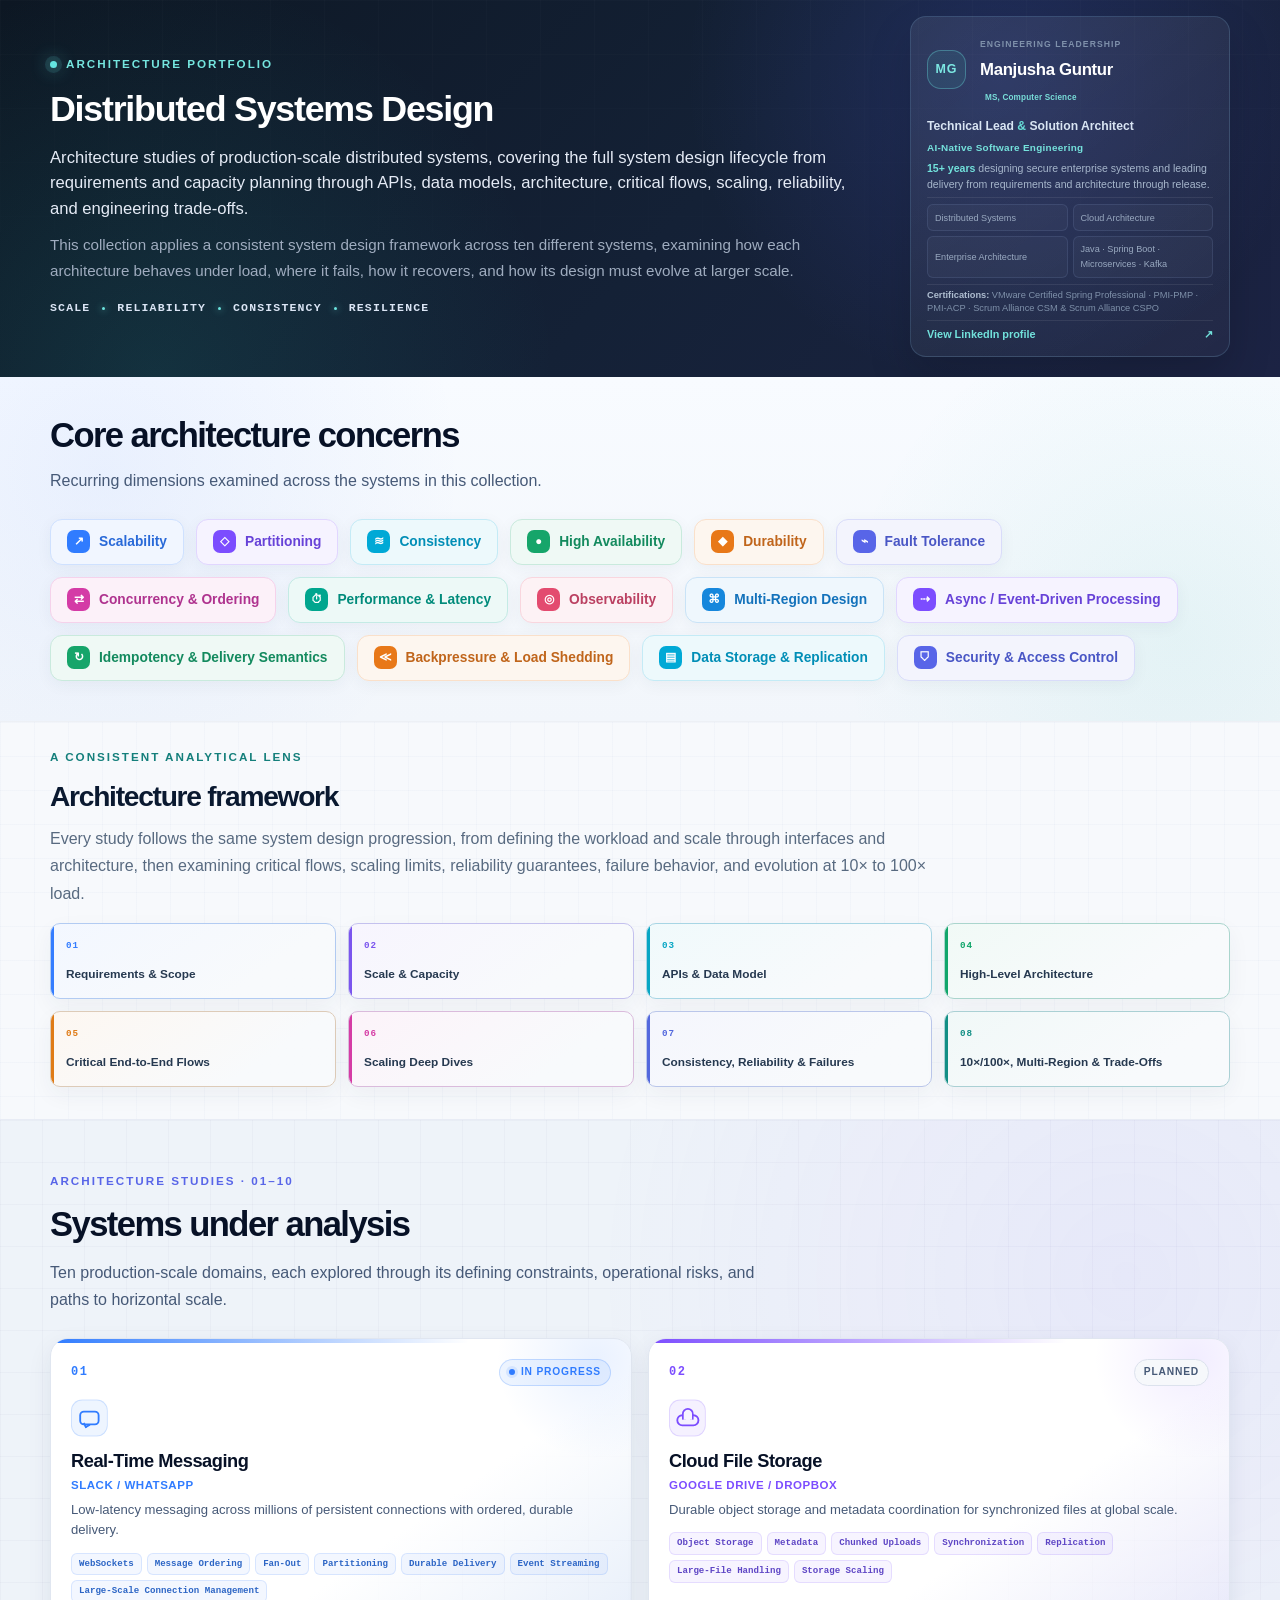
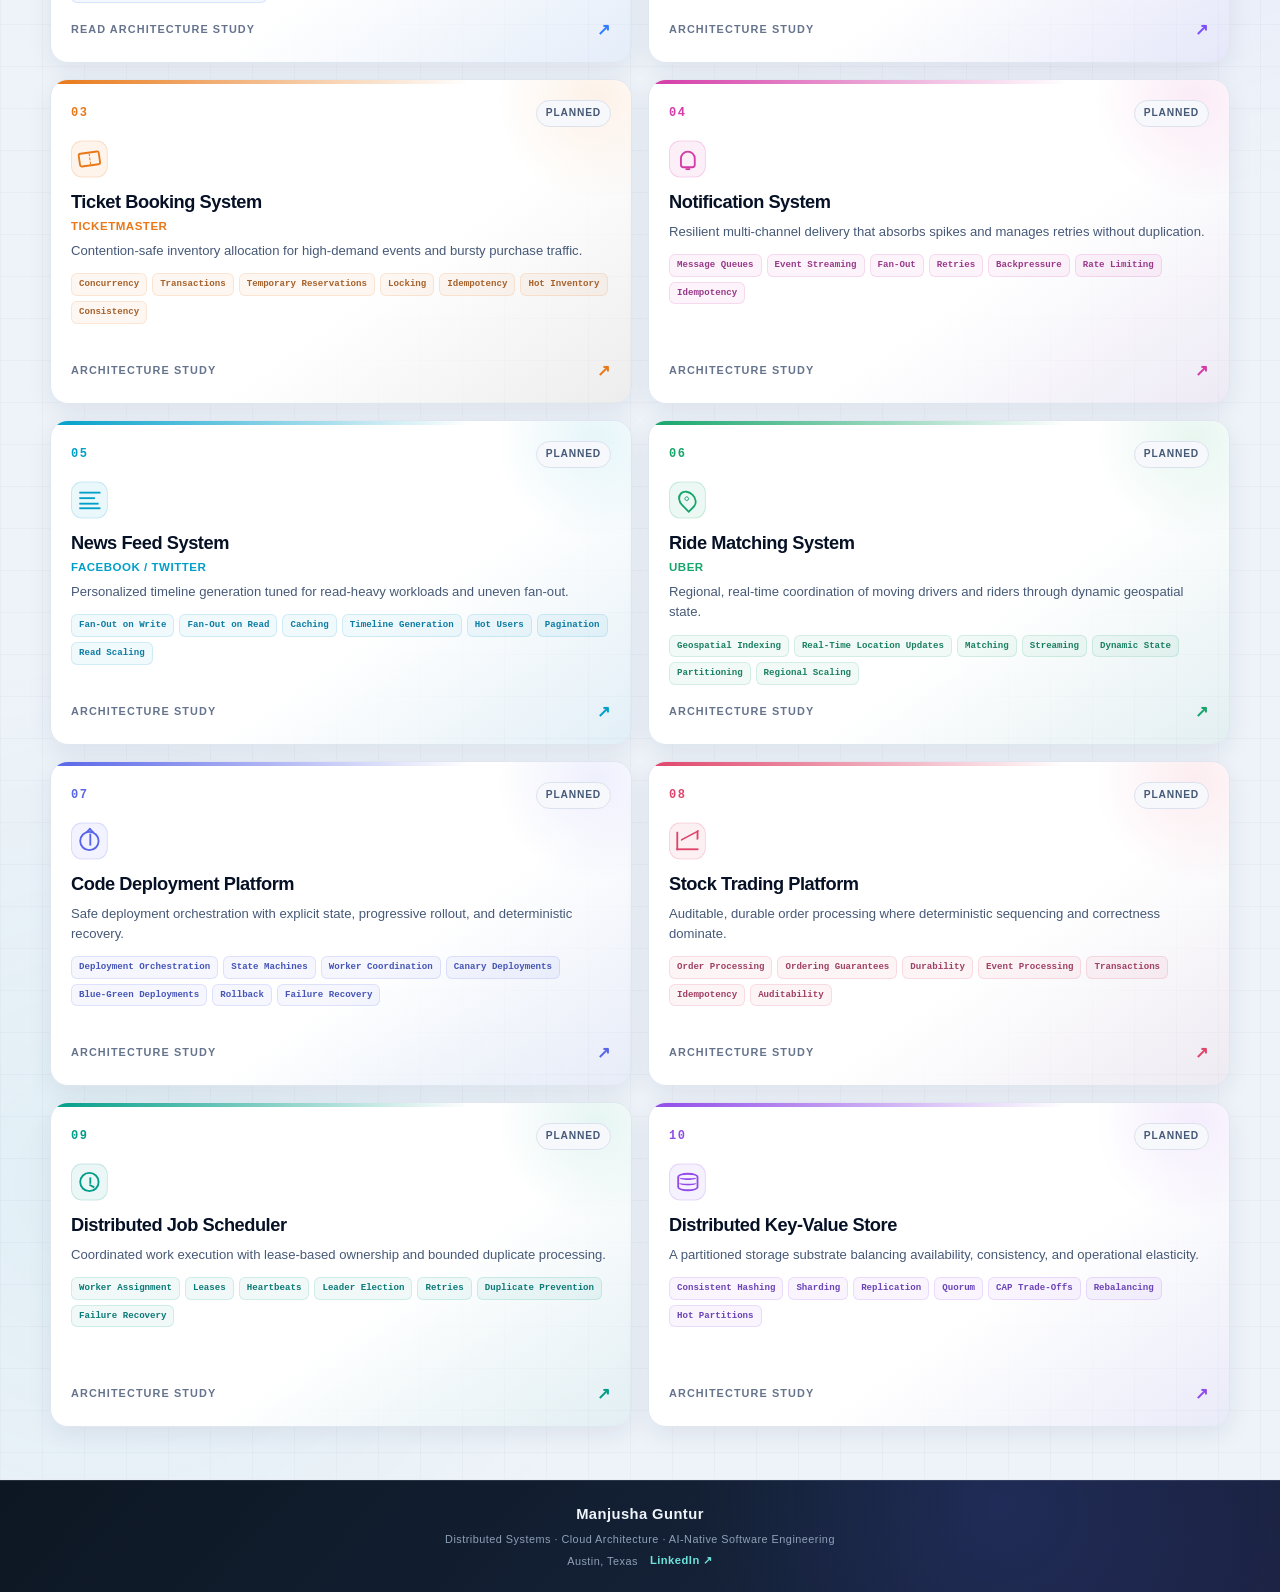
==== commit 30fe0c32: "Updated my portfolio." ====
--- a/docs/index.html
+++ b/docs/index.html
@@ -5,41 +5,29 @@
     <meta name="viewport" content="width=device-width, initial-scale=1">
     <meta
       name="description"
-      content="Architecture studies of scalable distributed systems, focused on reliability, consistency, partitioning, concurrency, fault tolerance, and high availability."
+      content="Architecture studies of production-scale distributed systems, covering requirements, capacity planning, APIs, data models, architecture, scaling, reliability, and engineering trade-offs."
     >
-    <meta name="theme-color" content="#071126">
+    <meta name="theme-color" content="#101827">
     <title>Distributed Systems Design</title>
     <link rel="stylesheet" href="styles.css">
   </head>
-  <body>
+  <body class="landing-page">
     <a class="skip-link" href="#main-content">Skip to content</a>
 
     <header class="hero">
-      <nav class="site-nav container" aria-label="Primary navigation">
-        <a class="brand" href="#top" aria-label="Distributed Systems Design home">
-          <span class="brand-mark" aria-hidden="true">
-            <span></span><span></span><span></span>
-          </span>
-          <span>DS<span class="brand-accent">/</span>Design</span>
-        </a>
-        <div class="nav-links">
-          <a href="#systems">Systems</a>
-          <a href="#framework">Framework</a>
-        </div>
-      </nav>
-
       <div class="hero-grid container" id="top">
         <div class="hero-copy">
           <p class="eyebrow"><span class="eyebrow-dot"></span> Architecture portfolio</p>
-          <h1>Distributed<br><span>Systems Design</span></h1>
+          <h1>Distributed Systems Design</h1>
           <p class="hero-subtitle">
-            Architecture studies of scalable distributed systems, with emphasis on reliability,
-            consistency, partitioning, concurrency, fault tolerance, and high availability.
+            Architecture studies of production-scale distributed systems, covering the full system
+            design lifecycle from requirements and capacity planning through APIs, data models,
+            architecture, critical flows, scaling, reliability, and engineering trade-offs.
           </p>
           <p class="hero-intro">
-            This collection examines the architectural decisions behind large-scale backend systems:
-            how they grow, degrade, recover, and evolve. Each study connects scaling strategies and
-            failure modes to the engineering trade-offs that shape production systems.
+            This collection applies a consistent system design framework across ten different systems,
+            examining how each architecture behaves under load, where it fails, how it recovers, and
+            how its design must evolve at larger scale.
           </p>
           <div class="hero-pillars" aria-label="Core qualities">
             <span>Scale</span><i aria-hidden="true"></i>
@@ -48,33 +36,23 @@
             <span>Resilience</span>
           </div>
         </div>
-
-        <div class="system-map" aria-hidden="true">
-          <div class="map-glow"></div>
-          <div class="orbit orbit-one"></div>
-          <div class="orbit orbit-two"></div>
-          <div class="map-node node-core">
-            <span class="node-icon"></span>
-            <strong>Control Plane</strong>
-            <small>orchestrate · observe</small>
-          </div>
-          <div class="map-node node-edge"><span></span>Edge</div>
-          <div class="map-node node-stream"><span></span>Stream</div>
-          <div class="map-node node-data"><span></span>Data</div>
-          <div class="map-node node-cache"><span></span>Cache</div>
-          <svg class="map-lines" viewBox="0 0 560 480" preserveAspectRatio="none">
-            <path d="M280 240 C200 200 150 140 90 110"></path>
-            <path d="M280 240 C370 175 430 130 492 105"></path>
-            <path d="M280 240 C195 300 145 350 80 390"></path>
-            <path d="M280 240 C370 285 425 340 485 388"></path>
-            <circle cx="196" cy="199" r="4"></circle>
-            <circle cx="375" cy="171" r="4"></circle>
-            <circle cx="178" cy="316" r="4"></circle>
-            <circle cx="391" cy="301" r="4"></circle>
-          </svg>
-          <div class="map-metric metric-top"><b>99.99%</b><span>availability</span></div>
-          <div class="map-metric metric-bottom"><b>100×</b><span>scale path</span></div>
-        </div>
+        <aside class="author-card" aria-label="Portfolio author">
+          <div class="author-card-heading">
+            <span class="author-monogram" aria-hidden="true">MG</span>
+            <div><small>Engineering leadership</small><h2>Manjusha Guntur <em>MS, Computer Science</em></h2></div>
+          </div>
+          <p class="author-role">Technical Lead <span aria-hidden="true">&amp;</span> Solution Architect</p>
+          <p class="author-specialty">AI-Native Software Engineering</p>
+          <p class="author-summary"><strong>15+ years</strong> designing secure enterprise systems and leading delivery from requirements and architecture through release.</p>
+          <div class="author-focus" aria-label="Professional focus">
+            <span>Distributed Systems</span>
+            <span>Cloud Architecture</span>
+            <span>Enterprise Architecture</span>
+            <span>Java · Spring Boot · Microservices · Kafka</span>
+          </div>
+          <p class="author-credentials"><span><b>Certifications:</b> VMware Certified Spring Professional · PMI-PMP · PMI-ACP · Scrum Alliance CSM &amp; Scrum Alliance CSPO</span></p>
+          <a class="author-link" href="https://www.linkedin.com/in/mgm09/" target="_blank" rel="noopener noreferrer">View LinkedIn profile <span aria-hidden="true">↗</span></a>
+        </aside>
       </div>
     </header>
 
@@ -83,10 +61,9 @@
         <div class="container">
           <div class="section-heading section-heading-inline">
             <div>
-              <p class="section-kicker">Design vocabulary</p>
-              <h2 id="principles-title">Core design principles</h2>
+              <h2 id="principles-title">Core architecture concerns</h2>
             </div>
-            <p>Recurring forces that shape every architecture in the collection.</p>
+            <p>Recurring dimensions examined across the systems in this collection.</p>
           </div>
 
           <ul class="principle-cloud" role="list">
@@ -94,13 +71,45 @@
             <li class="principle principle-violet"><span aria-hidden="true">◇</span>Partitioning</li>
             <li class="principle principle-cyan"><span aria-hidden="true">≋</span>Consistency</li>
             <li class="principle principle-green"><span aria-hidden="true">●</span>High Availability</li>
-            <li class="principle principle-orange"><span aria-hidden="true">⌁</span>Fault Tolerance</li>
-            <li class="principle principle-magenta"><span aria-hidden="true">⇄</span>Concurrency</li>
-            <li class="principle principle-indigo"><span aria-hidden="true">⚡</span>Event-Driven Architecture</li>
-            <li class="principle principle-teal"><span aria-hidden="true">▤</span>Caching</li>
+            <li class="principle principle-orange"><span aria-hidden="true">◆</span>Durability</li>
+            <li class="principle principle-indigo"><span aria-hidden="true">⌁</span>Fault Tolerance</li>
+            <li class="principle principle-magenta"><span aria-hidden="true">⇄</span>Concurrency &amp; Ordering</li>
+            <li class="principle principle-teal"><span aria-hidden="true">⏱</span>Performance &amp; Latency</li>
             <li class="principle principle-rose"><span aria-hidden="true">◎</span>Observability</li>
             <li class="principle principle-sky"><span aria-hidden="true">⌘</span>Multi-Region Design</li>
+            <li class="principle principle-violet"><span aria-hidden="true">⇢</span>Async / Event-Driven Processing</li>
+            <li class="principle principle-green"><span aria-hidden="true">↻</span>Idempotency &amp; Delivery Semantics</li>
+            <li class="principle principle-orange"><span aria-hidden="true">≪</span>Backpressure &amp; Load Shedding</li>
+            <li class="principle principle-cyan"><span aria-hidden="true">▤</span>Data Storage &amp; Replication</li>
+            <li class="principle principle-indigo"><span aria-hidden="true">⛉</span>Security &amp; Access Control</li>
           </ul>
+        </div>
+      </section>
+
+      <section class="framework section" id="framework" aria-labelledby="framework-title">
+        <div class="container">
+          <div class="framework-intro">
+            <div>
+              <p class="section-kicker">A consistent analytical lens</p>
+              <h2 id="framework-title">Architecture framework</h2>
+            </div>
+            <p>
+              Every study follows the same system design progression, from defining the workload and
+              scale through interfaces and architecture, then examining critical flows, scaling limits,
+              reliability guarantees, failure behavior, and evolution at 10× to 100× load.
+            </p>
+          </div>
+
+          <ol class="framework-flow">
+            <li><span>01</span>Requirements &amp; Scope</li>
+            <li><span>02</span>Scale &amp; Capacity</li>
+            <li><span>03</span>APIs &amp; Data Model</li>
+            <li><span>04</span>High-Level Architecture</li>
+            <li><span>05</span>Critical End-to-End Flows</li>
+            <li><span>06</span>Scaling Deep Dives</li>
+            <li><span>07</span>Consistency, Reliability &amp; Failures</li>
+            <li><span>08</span>10×/100×, Multi-Region &amp; Trade-Offs</li>
+          </ol>
         </div>
       </section>
 
@@ -117,17 +126,17 @@
 
           <div class="system-grid">
             <!-- When a study is published, change its article wrapper to an anchor with the future page filename. -->
-            <article class="system-card accent-blue">
+            <a class="system-card system-card-link accent-blue" href="portfolio/slack.html" aria-label="Open Real-Time Messaging architecture study">
               <div class="card-topline"><span class="card-number">01</span><span class="status status-active">In Progress</span></div>
               <div class="card-icon" aria-hidden="true"><span class="icon-message"></span></div>
               <h3>Real-Time Messaging <small>Slack / WhatsApp</small></h3>
               <p>Low-latency messaging across millions of persistent connections with ordered, durable delivery.</p>
               <ul class="tag-list" aria-label="Architecture focus">
                 <li>WebSockets</li><li>Message Ordering</li><li>Fan-Out</li><li>Partitioning</li>
-                <li>Presence</li><li>Event Streaming</li><li>Large-Scale Connection Management</li>
-              </ul>
-              <div class="card-footer"><span>Architecture study</span><span aria-hidden="true">↗</span></div>
-            </article>
+                <li>Durable Delivery</li><li>Event Streaming</li><li>Large-Scale Connection Management</li>
+              </ul>
+              <div class="card-footer"><span>Read architecture study</span><span aria-hidden="true">↗</span></div>
+            </a>
 
             <article class="system-card accent-violet">
               <div class="card-topline"><span class="card-number">02</span><span class="status">Planned</span></div>
@@ -240,57 +249,15 @@
         </div>
       </section>
 
-      <section class="framework section" id="framework" aria-labelledby="framework-title">
-        <div class="container">
-          <div class="framework-intro">
-            <div>
-              <p class="section-kicker">A consistent analytical lens</p>
-              <h2 id="framework-title">Architecture framework</h2>
-            </div>
-            <p>
-              Every study moves from workload definition to operational reality—connecting interface
-              and data decisions to scaling limits, guarantees, recovery behavior, and explicit trade-offs.
-            </p>
-          </div>
-
-          <ol class="framework-flow">
-            <li><span>01</span>Requirements</li>
-            <li><span>02</span>Scale</li>
-            <li><span>03</span>APIs</li>
-            <li><span>04</span>Data Model</li>
-            <li><span>05</span>High-Level Architecture</li>
-            <li><span>06</span>Data Flow</li>
-            <li><span>07</span>Partitioning</li>
-            <li class="framework-scale"><span>08</span><strong>Scaling</strong><small>10× → 100×</small></li>
-            <li><span>09</span>Consistency</li>
-            <li><span>10</span>Reliability</li>
-            <li><span>11</span>Failure Handling</li>
-            <li><span>12</span>Trade-Offs</li>
-          </ol>
-
-          <div class="scale-panel">
-            <div class="scale-panel-heading">
-              <span class="scale-icon" aria-hidden="true">↗</span>
-              <div><p>Scaling deep dive</p><h3>Designing beyond the first order of load</h3></div>
-            </div>
-            <ul class="question-grid">
-              <li><span>01</span>What becomes the bottleneck at 10× or 100× traffic?</li>
-              <li><span>02</span>How is data partitioned, and how are hot partitions handled?</li>
-              <li><span>03</span>How does the architecture scale horizontally?</li>
-              <li><span>04</span>What happens when a node or region fails?</li>
-              <li><span>05</span>What consistency guarantees are required?</li>
-              <li><span>06</span>How does the system recover?</li>
-              <li><span>07</span>Which workloads should be synchronous versus asynchronous?</li>
-            </ul>
-          </div>
-        </div>
-      </section>
     </main>
 
     <footer class="site-footer">
       <div class="container">
-        <span class="footer-mark" aria-hidden="true"></span>
-        <strong>Distributed Systems Design</strong>
+        <div class="footer-author">
+          <strong>Manjusha Guntur</strong>
+          <span>Distributed Systems · Cloud Architecture · AI-Native Software Engineering</span>
+          <div><span>Austin, Texas</span><a href="https://www.linkedin.com/in/mgm09/" target="_blank" rel="noopener noreferrer">LinkedIn ↗</a></div>
+        </div>
       </div>
     </footer>
   </body>
--- a/docs/styles.css
+++ b/docs/styles.css
@@ -906,6 +906,1347 @@
   box-shadow: 0 0 10px rgb(94 219 213 / 60%);
 }
 
+/* Architecture study pages */
+
+.study-page {
+  background: #fff;
+}
+
+.study-hero {
+  position: relative;
+  overflow: hidden;
+  color: #fff;
+  background:
+    radial-gradient(circle at 84% 38%, rgb(48 124 255 / 25%), transparent 30%),
+    radial-gradient(circle at 12% 110%, rgb(0 169 214 / 14%), transparent 35%),
+    linear-gradient(132deg, #071126 0%, #0b1630 50%, #101536 100%);
+}
+
+.study-hero::before {
+  position: absolute;
+  inset: 0;
+  content: "";
+  opacity: 0.17;
+  background-image:
+    linear-gradient(rgb(255 255 255 / 8%) 1px, transparent 1px),
+    linear-gradient(90deg, rgb(255 255 255 / 8%) 1px, transparent 1px);
+  background-size: 54px 54px;
+  mask-image: linear-gradient(to bottom, black, transparent 95%);
+}
+
+.study-hero-grid {
+  position: relative;
+  z-index: 2;
+  display: grid;
+  grid-template-columns: minmax(0, 1.35fr) minmax(290px, 0.65fr);
+  gap: 75px;
+  align-items: end;
+  padding-block: 74px 84px;
+}
+
+.back-link {
+  display: inline-block;
+  margin-bottom: 30px;
+  color: #aebbd0;
+  font-size: 0.75rem;
+  font-weight: 700;
+  letter-spacing: 0.04em;
+  text-decoration: none;
+}
+
+.back-link:hover,
+.back-link:focus-visible {
+  color: #fff;
+}
+
+.study-hero h1 {
+  margin: 0;
+  color: #fff;
+  font-size: clamp(3.5rem, 7vw, 6.8rem);
+  font-weight: 790;
+  letter-spacing: -0.06em;
+  line-height: 0.88;
+}
+
+.study-hero h1 span {
+  color: transparent;
+  background: linear-gradient(100deg, #75e5e0, #6ca9ff 48%, #9981ff);
+  background-clip: text;
+  -webkit-background-clip: text;
+}
+
+.study-product {
+  margin: 20px 0 0;
+  color: #76e4df;
+  font-size: 0.76rem;
+  font-weight: 800;
+  letter-spacing: 0.16em;
+  text-transform: uppercase;
+}
+
+.study-lede {
+  max-width: 740px;
+  margin: 24px 0 0;
+  color: #dce5f4;
+  font-size: clamp(1rem, 1.45vw, 1.2rem);
+  line-height: 1.68;
+}
+
+.study-status {
+  display: grid;
+  grid-template-columns: repeat(2, 1fr);
+  overflow: hidden;
+  border: 1px solid rgb(119 157 255 / 25%);
+  border-radius: var(--radius-md);
+  background: rgb(10 24 53 / 72%);
+  box-shadow: 0 20px 50px rgb(0 0 0 / 18%);
+  backdrop-filter: blur(10px);
+}
+
+.status-line {
+  grid-column: 1 / -1;
+  display: flex;
+  gap: 12px;
+  align-items: center;
+  padding: 16px 18px;
+  border-bottom: 1px solid rgb(255 255 255 / 8%);
+  color: #8f9db4;
+  font-size: 0.66rem;
+}
+
+.study-status .status {
+  border-color: rgb(69 139 255 / 28%);
+  color: #75adff;
+  background: rgb(48 124 255 / 12%);
+}
+
+.study-stat {
+  display: flex;
+  min-height: 100px;
+  flex-direction: column;
+  justify-content: center;
+  padding: 18px;
+  border-right: 1px solid rgb(255 255 255 / 8%);
+  border-bottom: 1px solid rgb(255 255 255 / 8%);
+}
+
+.study-stat:nth-of-type(3) {
+  border-right: 0;
+}
+
+.study-stat:nth-of-type(4) {
+  grid-column: 1 / -1;
+  border-right: 0;
+}
+
+.study-stat strong {
+  color: #fff;
+  font-size: 1.2rem;
+  letter-spacing: -0.03em;
+}
+
+.study-stat span {
+  margin-top: 4px;
+  color: #8f9db4;
+  font-size: 0.66rem;
+  line-height: 1.45;
+}
+
+.study-status > p {
+  grid-column: 1 / -1;
+  margin: 0;
+  padding: 14px 18px;
+  color: #71819a;
+  font-size: 0.62rem;
+  line-height: 1.5;
+}
+
+.study-nav {
+  position: sticky;
+  z-index: 20;
+  top: 0;
+  border-bottom: 1px solid var(--line);
+  background: rgb(255 255 255 / 94%);
+  box-shadow: 0 5px 20px rgb(20 38 72 / 5%);
+  backdrop-filter: blur(12px);
+}
+
+.study-nav .container {
+  display: flex;
+  overflow-x: auto;
+  gap: 25px;
+  scrollbar-width: none;
+}
+
+.study-nav .container::-webkit-scrollbar {
+  display: none;
+}
+
+.study-nav a {
+  flex: 0 0 auto;
+  padding-block: 15px 13px;
+  border-bottom: 2px solid transparent;
+  color: var(--ink-600);
+  font-size: 0.7rem;
+  font-weight: 730;
+  letter-spacing: 0.035em;
+  text-decoration: none;
+}
+
+.study-nav a:hover,
+.study-nav a:focus-visible {
+  border-bottom-color: var(--blue);
+  color: var(--blue);
+}
+
+.study-section {
+  padding-block: 95px;
+  scroll-margin-top: 52px;
+}
+
+.study-section-tinted {
+  border-block: 1px solid #e8edf6;
+  background:
+    linear-gradient(90deg, rgb(32 63 120 / 2.5%) 1px, transparent 1px),
+    linear-gradient(rgb(32 63 120 / 2.5%) 1px, transparent 1px),
+    var(--surface-soft);
+  background-size: 42px 42px;
+}
+
+.study-heading {
+  max-width: 790px;
+  margin-bottom: 45px;
+}
+
+.study-heading h2 {
+  margin: 0;
+  color: var(--ink-950);
+  font-size: clamp(2rem, 4vw, 3.45rem);
+  letter-spacing: -0.048em;
+  line-height: 1.05;
+}
+
+.study-heading > p:last-child {
+  margin: 20px 0 0;
+  color: var(--ink-600);
+  line-height: 1.72;
+}
+
+.scope-grid,
+.failure-comparison,
+.ordering-notes {
+  display: grid;
+  grid-template-columns: repeat(2, minmax(0, 1fr));
+  gap: 22px;
+}
+
+.study-card,
+.failure-card {
+  padding: 30px;
+  border: 1px solid var(--line);
+  border-radius: var(--radius-md);
+  background: #fff;
+  box-shadow: var(--shadow-sm);
+}
+
+.scope-in {
+  border-top: 4px solid var(--blue);
+}
+
+.scope-out {
+  border-top: 4px solid #98a4b7;
+  background: #fbfcfe;
+}
+
+.study-card-label {
+  display: flex;
+  gap: 9px;
+  align-items: center;
+  color: var(--blue);
+  font-size: 0.65rem;
+  font-weight: 800;
+  letter-spacing: 0.1em;
+  text-transform: uppercase;
+}
+
+.study-card-label span {
+  display: grid;
+  width: 23px;
+  height: 23px;
+  place-items: center;
+  border-radius: 7px;
+  color: #fff;
+  background: currentColor;
+}
+
+.scope-out .study-card-label {
+  color: var(--ink-500);
+}
+
+.study-card h3,
+.failure-card h3 {
+  margin: 18px 0 16px;
+  color: var(--ink-950);
+  font-size: 1.25rem;
+  letter-spacing: -0.025em;
+}
+
+.check-list,
+.muted-list,
+.reasoning-card ul,
+.goal-list,
+.unresolved-strip ul,
+.unresolved-ordering ul {
+  margin: 0;
+  padding: 0;
+  list-style: none;
+}
+
+.check-list li,
+.muted-list li {
+  position: relative;
+  padding: 9px 0 9px 25px;
+  border-bottom: 1px solid #edf0f5;
+  color: var(--ink-700);
+  font-size: 0.87rem;
+}
+
+.check-list li::before,
+.muted-list li::before {
+  position: absolute;
+  left: 3px;
+  color: var(--blue);
+  content: "✓";
+  font-size: 0.68rem;
+  font-weight: 900;
+}
+
+.muted-list li::before {
+  color: #9ba6b8;
+  content: "—";
+}
+
+.scope-out > p {
+  margin: 18px 0 0;
+  color: var(--ink-500);
+  font-size: 0.76rem;
+}
+
+.reasoning-grid {
+  display: grid;
+  grid-template-columns: repeat(3, minmax(0, 1fr));
+  gap: 18px;
+}
+
+.reasoning-card {
+  --reasoning-accent: var(--blue);
+  position: relative;
+  overflow: hidden;
+  padding: 28px;
+  border: 1px solid color-mix(in srgb, var(--reasoning-accent) 20%, white);
+  border-radius: var(--radius-md);
+  background: linear-gradient(145deg, #fff 60%, color-mix(in srgb, var(--reasoning-accent) 6%, white));
+  box-shadow: var(--shadow-sm);
+}
+
+.reasoning-card::before {
+  position: absolute;
+  inset: 0 auto 0 0;
+  width: 4px;
+  background: var(--reasoning-accent);
+  content: "";
+}
+
+.reasoning-quality { --reasoning-accent: var(--violet); }
+.reasoning-decision { --reasoning-accent: var(--teal); }
+
+.reasoning-index {
+  color: var(--reasoning-accent);
+  font-family: ui-monospace, SFMono-Regular, Menlo, Consolas, monospace;
+  font-size: 0.67rem;
+  font-weight: 800;
+}
+
+.reasoning-card h3 {
+  margin: 18px 0 8px;
+  color: var(--ink-950);
+  font-size: 1.12rem;
+  letter-spacing: -0.02em;
+}
+
+.reasoning-card > p {
+  min-height: 44px;
+  margin: 0 0 15px;
+  color: var(--ink-600);
+  font-size: 0.8rem;
+}
+
+.reasoning-card li {
+  padding: 7px 0;
+  border-top: 1px solid #edf0f5;
+  color: var(--ink-700);
+  font-size: 0.75rem;
+}
+
+.goal-panel {
+  display: grid;
+  grid-template-columns: 0.7fr 1.3fr;
+  gap: 45px;
+  margin-top: 25px;
+  padding: 32px;
+  border: 1px solid #dce4f2;
+  border-radius: var(--radius-md);
+  background: #fff;
+}
+
+.goal-panel-title,
+.scale-panel-heading,
+.lens-heading {
+  display: flex;
+  gap: 15px;
+  align-items: flex-start;
+}
+
+.goal-panel-title > span,
+.lens-heading > span {
+  display: grid;
+  width: 40px;
+  height: 40px;
+  flex: 0 0 auto;
+  place-items: center;
+  border: 1px solid rgb(48 124 255 / 20%);
+  border-radius: 11px;
+  color: var(--blue);
+  background: rgb(48 124 255 / 7%);
+}
+
+.goal-panel-title p,
+.scale-recipe > div > p,
+.critical-insight > div > p:first-child,
+.lens-heading p {
+  margin: 0 0 6px;
+  color: var(--blue);
+  font-size: 0.64rem;
+  font-weight: 800;
+  letter-spacing: 0.12em;
+  text-transform: uppercase;
+}
+
+.goal-panel-title h3,
+.scale-recipe h3,
+.lens-heading h3 {
+  margin: 0;
+  color: var(--ink-950);
+  font-size: 1.18rem;
+  line-height: 1.4;
+}
+
+.goal-list li {
+  display: grid;
+  grid-template-columns: 92px 1fr;
+  gap: 15px;
+  padding: 9px 0;
+  border-bottom: 1px solid #edf0f5;
+  font-size: 0.77rem;
+}
+
+.goal-list strong {
+  color: var(--ink-900);
+}
+
+.goal-list span {
+  color: var(--ink-600);
+}
+
+.assumption-grid {
+  display: grid;
+  grid-template-columns: repeat(3, 1fr);
+  gap: 14px;
+  margin-bottom: 18px;
+}
+
+.assumption-grid > div {
+  display: flex;
+  min-height: 115px;
+  flex-direction: column;
+  justify-content: center;
+  padding: 24px;
+  border: 1px solid #dce4f2;
+  border-radius: 14px;
+  background: linear-gradient(145deg, #fff, #f7f9fe);
+  box-shadow: var(--shadow-sm);
+}
+
+.assumption-grid strong {
+  color: var(--blue);
+  font-size: 2rem;
+  letter-spacing: -0.05em;
+}
+
+.assumption-grid span {
+  color: var(--ink-600);
+  font-size: 0.75rem;
+}
+
+.calculation-card {
+  display: grid;
+  grid-template-columns: 1fr auto 1fr auto 1fr auto 1.1fr;
+  gap: 13px;
+  align-items: stretch;
+  padding: 20px;
+  border: 1px solid #dfe5f1;
+  border-radius: var(--radius-md);
+  background: var(--ink-950);
+  box-shadow: var(--shadow-md);
+}
+
+.equation-step {
+  display: flex;
+  min-height: 150px;
+  flex-direction: column;
+  justify-content: center;
+  padding: 18px;
+  border: 1px solid rgb(255 255 255 / 9%);
+  border-radius: 11px;
+  background: rgb(255 255 255 / 3%);
+}
+
+.equation-step > span {
+  color: #6fe2dc;
+  font-size: 0.59rem;
+  font-weight: 800;
+  letter-spacing: 0.1em;
+  text-transform: uppercase;
+}
+
+.equation-step code {
+  margin: 17px 0 8px;
+  color: #8291aa;
+  font-size: 0.62rem;
+}
+
+.equation-step strong {
+  color: #fff;
+  font-size: 0.82rem;
+  line-height: 1.45;
+}
+
+.equation-target {
+  border-color: rgb(111 226 220 / 40%);
+  background: linear-gradient(145deg, rgb(48 124 255 / 20%), rgb(0 166 142 / 10%));
+}
+
+.equation-arrow {
+  align-self: center;
+  color: #677894;
+  transform: rotate(-90deg);
+}
+
+.scale-recipe {
+  display: grid;
+  grid-template-columns: 0.7fr 1.3fr;
+  gap: 45px;
+  margin-top: 26px;
+  padding: 32px;
+  border: 1px solid var(--line);
+  border-radius: var(--radius-md);
+}
+
+.scale-recipe ol {
+  display: grid;
+  grid-template-columns: repeat(2, 1fr);
+  gap: 0 20px;
+  margin: 0;
+  padding: 0;
+  list-style: none;
+}
+
+.scale-recipe li {
+  display: grid;
+  grid-template-columns: 27px 1fr;
+  gap: 8px;
+  padding: 9px 0;
+  border-bottom: 1px solid #edf0f5;
+  color: var(--ink-700);
+  font-size: 0.77rem;
+}
+
+.scale-recipe li span {
+  color: var(--blue);
+  font-family: ui-monospace, SFMono-Regular, Menlo, Consolas, monospace;
+  font-size: 0.62rem;
+}
+
+.critical-insight {
+  display: grid;
+  grid-template-columns: auto 1fr;
+  gap: 20px;
+  margin-top: 26px;
+  padding: 32px;
+  border: 1px solid rgb(232 120 24 / 28%);
+  border-radius: var(--radius-md);
+  background: linear-gradient(120deg, rgb(232 120 24 / 8%), rgb(212 59 166 / 4%));
+}
+
+.insight-mark {
+  display: grid;
+  width: 46px;
+  height: 46px;
+  place-items: center;
+  border-radius: 13px;
+  color: #fff;
+  background: var(--orange);
+  box-shadow: 0 9px 22px rgb(232 120 24 / 22%);
+  font-size: 1.25rem;
+  font-weight: 900;
+}
+
+.critical-insight > div > p:first-child {
+  color: var(--orange);
+}
+
+.critical-insight h3 {
+  margin: 0;
+  color: var(--ink-950);
+  font-size: 1.35rem;
+}
+
+.critical-insight > div > p:last-child {
+  margin: 12px 0 0;
+  color: var(--ink-600);
+  font-size: 0.86rem;
+}
+
+.websocket-section,
+.ordering-section {
+  color: #dce5f3;
+  background:
+    radial-gradient(circle at 88% 25%, rgb(67 94 244 / 17%), transparent 28%),
+    radial-gradient(circle at 8% 80%, rgb(0 169 214 / 9%), transparent 27%),
+    var(--ink-950);
+}
+
+.study-heading-light h2 {
+  color: #fff;
+}
+
+.study-heading-light > p:last-child {
+  color: #a5b2c6;
+}
+
+.websocket-section .section-kicker,
+.ordering-section .section-kicker {
+  color: #6fe2dc;
+}
+
+.websocket-grid {
+  display: grid;
+  grid-template-columns: 0.8fr 1.2fr;
+  gap: 60px;
+  align-items: center;
+}
+
+.websocket-copy > p {
+  margin: 0;
+  color: #aeb9cc;
+  font-size: 0.9rem;
+}
+
+.connection-callout {
+  margin-top: 25px;
+  padding: 25px;
+  border: 1px solid rgb(111 226 220 / 24%);
+  border-radius: 14px;
+  background: rgb(111 226 220 / 5%);
+}
+
+.connection-callout strong,
+.connection-callout span {
+  display: block;
+}
+
+.connection-callout strong {
+  color: #fff;
+  font-size: 1.25rem;
+}
+
+.connection-callout span {
+  color: #6fe2dc;
+  font-family: ui-monospace, SFMono-Regular, Menlo, Consolas, monospace;
+  font-size: 0.68rem;
+}
+
+.connection-callout p {
+  margin: 13px 0 0;
+  color: #8998af;
+  font-size: 0.72rem;
+}
+
+.websocket-diagram {
+  display: grid;
+  grid-template-columns: 1fr 0.8fr 1fr 0.8fr 1fr;
+  align-items: center;
+}
+
+.diagram-node {
+  display: flex;
+  min-height: 135px;
+  flex-direction: column;
+  align-items: center;
+  justify-content: center;
+  padding: 16px;
+  border: 1px solid rgb(116 157 255 / 28%);
+  border-radius: 14px;
+  text-align: center;
+  background: rgb(255 255 255 / 4%);
+}
+
+.diagram-icon {
+  display: grid;
+  width: 38px;
+  height: 38px;
+  margin-bottom: 12px;
+  place-items: center;
+  border: 1px solid rgb(111 226 220 / 35%);
+  border-radius: 11px;
+  color: #6fe2dc;
+  background: rgb(111 226 220 / 6%);
+  font-size: 0.65rem;
+  font-weight: 800;
+}
+
+.diagram-node strong {
+  color: #fff;
+  font-size: 0.72rem;
+}
+
+.diagram-node small {
+  margin-top: 4px;
+  color: #71829e;
+  font-size: 0.58rem;
+}
+
+.gateway-node {
+  border-color: rgb(111 226 220 / 38%);
+  box-shadow: 0 0 25px rgb(111 226 220 / 7%);
+}
+
+.diagram-edge {
+  display: grid;
+  justify-items: center;
+  color: #687996;
+  font-size: 0.53rem;
+  text-align: center;
+}
+
+.diagram-edge i {
+  width: 100%;
+  margin: 8px 0 -16px;
+  border-top: 1px dashed #526480;
+}
+
+.diagram-edge b {
+  z-index: 1;
+  padding: 0 5px;
+  color: #6fe2dc;
+  background: var(--ink-950);
+}
+
+.diagram-edge small {
+  margin-top: 5px;
+  color: #667793;
+  font-size: 0.5rem;
+}
+
+.unresolved-strip {
+  margin-top: 45px;
+  padding: 28px;
+  border: 1px solid rgb(232 120 24 / 23%);
+  border-radius: var(--radius-md);
+  background: rgb(232 120 24 / 5%);
+}
+
+.unresolved-strip > p {
+  margin: 0 0 18px;
+  color: #c2cbda;
+  font-size: 0.8rem;
+}
+
+.unresolved-strip > p span {
+  margin-right: 9px;
+  color: #ffa554;
+  font-size: 0.63rem;
+  font-weight: 800;
+  letter-spacing: 0.1em;
+  text-transform: uppercase;
+}
+
+.unresolved-strip ul {
+  display: grid;
+  grid-template-columns: repeat(3, 1fr);
+  gap: 8px 22px;
+}
+
+.unresolved-strip li {
+  position: relative;
+  padding-left: 15px;
+  color: #8998af;
+  font-size: 0.69rem;
+}
+
+.unresolved-strip li::before {
+  position: absolute;
+  left: 0;
+  color: #e87818;
+  content: "?";
+  font-weight: 800;
+}
+
+.unresolved-strip code {
+  color: #6fe2dc;
+}
+
+.architecture-diagram {
+  overflow-x: auto;
+  padding: 24px;
+  border: 1px solid #dce4f2;
+  border-radius: var(--radius-md);
+  background:
+    linear-gradient(90deg, rgb(32 63 120 / 3%) 1px, transparent 1px),
+    linear-gradient(rgb(32 63 120 / 3%) 1px, transparent 1px),
+    #fafbfe;
+  background-size: 32px 32px;
+}
+
+.diagram-lane {
+  min-width: 860px;
+  margin-bottom: 13px;
+  color: var(--blue);
+  font-size: 0.61rem;
+  font-weight: 800;
+  letter-spacing: 0.11em;
+  text-transform: uppercase;
+}
+
+.lane-async {
+  margin-top: 28px;
+  color: var(--violet);
+}
+
+.architecture-flow {
+  display: grid;
+  min-width: 860px;
+  grid-template-columns: 1fr auto 1.2fr auto 1.35fr auto 1.35fr;
+  gap: 10px;
+  align-items: center;
+}
+
+.architecture-flow-async {
+  grid-template-columns: 1fr auto 1.2fr auto 1fr auto 1.2fr auto 0.7fr;
+}
+
+.architecture-flow > i {
+  color: #8b99ae;
+  font-style: normal;
+}
+
+.architecture-node {
+  display: flex;
+  min-height: 88px;
+  flex-direction: column;
+  align-items: center;
+  justify-content: center;
+  padding: 12px;
+  border: 1px solid #dce3ef;
+  border-radius: 11px;
+  text-align: center;
+  background: #fff;
+  box-shadow: 0 7px 18px rgb(20 38 72 / 6%);
+}
+
+.architecture-node b {
+  color: var(--ink-900);
+  font-size: 0.72rem;
+}
+
+.architecture-node small {
+  margin-top: 4px;
+  color: var(--ink-500);
+  font-size: 0.56rem;
+}
+
+.node-user {
+  border-color: rgb(48 124 255 / 28%);
+  background: rgb(48 124 255 / 5%);
+}
+
+.node-durable {
+  border-color: rgb(0 166 142 / 35%);
+  background: rgb(0 166 142 / 6%);
+}
+
+.node-streaming {
+  border-color: rgb(124 77 255 / 30%);
+  background: rgb(124 77 255 / 6%);
+}
+
+.ack-flow {
+  display: flex;
+  min-width: 860px;
+  gap: 12px;
+  align-items: center;
+  justify-content: flex-end;
+  margin-top: 12px;
+  color: var(--ink-500);
+  font-size: 0.61rem;
+}
+
+.ack-flow span {
+  padding: 5px 9px;
+  border-radius: 6px;
+  color: var(--green);
+  background: rgb(22 165 106 / 8%);
+  font-weight: 750;
+}
+
+.component-grid {
+  display: grid;
+  grid-template-columns: repeat(4, minmax(0, 1fr));
+  gap: 16px;
+  margin-top: 22px;
+}
+
+.component-card {
+  padding: 23px;
+  border: 1px solid var(--line);
+  border-radius: 14px;
+  background: #fff;
+  box-shadow: var(--shadow-sm);
+}
+
+.component-card > span {
+  color: var(--blue);
+  font-family: ui-monospace, SFMono-Regular, Menlo, Consolas, monospace;
+  font-size: 0.62rem;
+  font-weight: 800;
+}
+
+.component-card h3 {
+  margin: 15px 0 8px;
+  color: var(--ink-950);
+  font-size: 0.96rem;
+}
+
+.component-card p {
+  margin: 0;
+  color: var(--ink-600);
+  font-size: 0.72rem;
+  line-height: 1.62;
+}
+
+.invariant-callout {
+  padding: 34px;
+  border: 1px solid rgb(0 166 142 / 28%);
+  border-left: 5px solid var(--teal);
+  border-radius: var(--radius-md);
+  background: linear-gradient(110deg, rgb(0 166 142 / 8%), rgb(48 124 255 / 4%));
+}
+
+.invariant-callout span,
+.precision-note span,
+.ordering-notes article > span,
+.unresolved-ordering > div > p {
+  display: block;
+  margin-bottom: 8px;
+  color: var(--teal);
+  font-size: 0.62rem;
+  font-weight: 800;
+  letter-spacing: 0.11em;
+  text-transform: uppercase;
+}
+
+.invariant-callout strong {
+  display: block;
+  max-width: 900px;
+  color: var(--ink-950);
+  font-size: clamp(1.25rem, 2.5vw, 1.9rem);
+  line-height: 1.4;
+}
+
+.failure-comparison {
+  margin-top: 22px;
+}
+
+.failure-card {
+  border-top: 4px solid var(--rose);
+}
+
+.failure-safe {
+  border-top-color: var(--teal);
+}
+
+.failure-naive .study-card-label { color: var(--rose); }
+.failure-safe .study-card-label { color: var(--teal); }
+
+.failure-card ol {
+  margin: 20px 0;
+  padding-left: 22px;
+  color: var(--ink-700);
+  font-size: 0.82rem;
+}
+
+.failure-event {
+  padding: 17px;
+  border-radius: 10px;
+  background: rgb(227 75 111 / 7%);
+}
+
+.failure-safe .failure-event {
+  background: rgb(0 166 142 / 7%);
+}
+
+.failure-event strong {
+  color: var(--ink-900);
+  font-size: 0.76rem;
+}
+
+.failure-event p,
+.failure-card > p {
+  margin: 7px 0 0;
+  color: var(--ink-600);
+  font-size: 0.76rem;
+}
+
+.failure-card > p {
+  margin-top: 18px;
+}
+
+.precision-note {
+  margin-top: 22px;
+  padding: 25px 28px;
+  border: 1px solid #dce4f2;
+  border-radius: 14px;
+  background: #fff;
+}
+
+.precision-note span {
+  color: var(--violet);
+}
+
+.precision-note p {
+  margin: 0;
+  color: var(--ink-600);
+  font-size: 0.84rem;
+}
+
+.ordering-principle {
+  display: flex;
+  flex-wrap: wrap;
+  gap: 8px;
+  margin-bottom: 25px;
+  color: #a6b3c7;
+  font-size: clamp(1.2rem, 2.4vw, 1.8rem);
+}
+
+.ordering-principle strong {
+  color: #6fe2dc;
+}
+
+.partition-layout {
+  display: grid;
+  grid-template-columns: 0.55fr 1.45fr;
+  gap: 22px;
+}
+
+.partition-rule,
+.partition-map {
+  padding: 28px;
+  border: 1px solid rgb(116 157 255 / 20%);
+  border-radius: var(--radius-md);
+  background: rgb(255 255 255 / 3.5%);
+}
+
+.partition-rule {
+  display: flex;
+  flex-direction: column;
+  justify-content: center;
+}
+
+.partition-rule p {
+  margin: 0 0 13px;
+  color: #7788a2;
+  font-size: 0.62rem;
+  font-weight: 800;
+  letter-spacing: 0.1em;
+  text-transform: uppercase;
+}
+
+.partition-rule code {
+  color: #6fe2dc;
+  font-size: 1.25rem;
+}
+
+.partition-rule span {
+  margin-top: 17px;
+  color: #8c9ab0;
+  font-family: ui-monospace, SFMono-Regular, Menlo, Consolas, monospace;
+  font-size: 0.65rem;
+}
+
+.partition-map {
+  display: grid;
+  grid-template-columns: 1fr auto 1.2fr;
+  gap: 12px;
+  align-items: center;
+}
+
+.conversation,
+.physical-partition {
+  display: flex;
+  min-height: 85px;
+  flex-wrap: wrap;
+  gap: 5px;
+  align-content: center;
+  padding: 15px;
+  border: 1px solid rgb(255 255 255 / 9%);
+  border-radius: 10px;
+  background: rgb(255 255 255 / 3%);
+}
+
+.conversation strong,
+.physical-partition strong,
+.physical-partition small {
+  width: 100%;
+}
+
+.conversation strong,
+.physical-partition strong {
+  color: #fff;
+  font-size: 0.72rem;
+}
+
+.conversation span {
+  padding: 3px 6px;
+  border-radius: 4px;
+  color: #7ee4df;
+  background: rgb(111 226 220 / 8%);
+  font-family: ui-monospace, SFMono-Regular, Menlo, Consolas, monospace;
+  font-size: 0.56rem;
+}
+
+.physical-partition {
+  border-color: rgb(111 226 220 / 28%);
+  background: rgb(111 226 220 / 5%);
+}
+
+.partition-alt {
+  border-color: rgb(153 129 255 / 28%);
+  background: rgb(153 129 255 / 5%);
+}
+
+.physical-partition small {
+  color: #6fe2dc;
+  font-size: 0.55rem;
+  text-transform: uppercase;
+}
+
+.partition-alt small {
+  color: #aa91ff;
+}
+
+.physical-partition span {
+  color: #8090a9;
+  font-size: 0.58rem;
+}
+
+.map-arrow {
+  color: #697b98;
+}
+
+.ordering-notes {
+  margin-top: 22px;
+}
+
+.ordering-notes article {
+  padding: 26px;
+  border: 1px solid rgb(255 255 255 / 10%);
+  border-radius: 14px;
+  background: rgb(255 255 255 / 3%);
+}
+
+.ordering-notes article > span {
+  color: #6fe2dc;
+}
+
+.ordering-notes h3 {
+  margin: 0 0 9px;
+  color: #fff;
+  font-size: 1rem;
+}
+
+.ordering-notes p {
+  margin: 0;
+  color: #8e9db3;
+  font-size: 0.75rem;
+}
+
+.unresolved-ordering {
+  display: grid;
+  grid-template-columns: 1fr 1fr;
+  gap: 35px;
+  margin-top: 22px;
+  padding: 28px;
+  border: 1px solid rgb(232 120 24 / 26%);
+  border-radius: var(--radius-md);
+  background: rgb(232 120 24 / 5%);
+}
+
+.unresolved-ordering > div > p {
+  color: #ffa554;
+}
+
+.unresolved-ordering h3 {
+  margin: 0;
+  color: #fff;
+  font-size: 1.13rem;
+  line-height: 1.45;
+}
+
+.unresolved-ordering ul {
+  display: grid;
+  grid-template-columns: repeat(2, 1fr);
+  gap: 8px 18px;
+}
+
+.unresolved-ordering li {
+  position: relative;
+  padding-left: 15px;
+  color: #97a5b9;
+  font-size: 0.72rem;
+}
+
+.unresolved-ordering li::before {
+  position: absolute;
+  left: 0;
+  color: #ffa554;
+  content: "?";
+  font-weight: 800;
+}
+
+.questions-section {
+  background:
+    radial-gradient(circle at 90% 10%, rgb(48 124 255 / 5%), transparent 25%),
+    #fff;
+}
+
+.open-question-grid {
+  display: grid;
+  grid-template-columns: repeat(3, minmax(0, 1fr));
+  gap: 12px;
+  margin: 0;
+  padding: 0;
+  list-style: none;
+}
+
+.open-question-grid li {
+  display: grid;
+  grid-template-columns: 30px 1fr;
+  gap: 10px;
+  align-items: start;
+  min-height: 104px;
+  padding: 20px;
+  border: 1px solid #e0e6f0;
+  border-radius: 12px;
+  background: #fff;
+  box-shadow: 0 6px 18px rgb(20 38 72 / 5%);
+}
+
+.open-question-grid span {
+  color: var(--blue);
+  font-family: ui-monospace, SFMono-Regular, Menlo, Consolas, monospace;
+  font-size: 0.62rem;
+  font-weight: 800;
+}
+
+.open-question-grid p {
+  margin: 0;
+  color: var(--ink-700);
+  font-size: 0.75rem;
+  line-height: 1.52;
+}
+
+.open-question-grid .question-scale {
+  border-color: rgb(0 166 142 / 30%);
+  background: linear-gradient(145deg, rgb(0 166 142 / 7%), rgb(48 124 255 / 4%));
+}
+
+.question-scale span,
+.question-scale strong {
+  color: var(--teal);
+}
+
+.principal-lens {
+  display: grid;
+  grid-template-columns: 0.72fr 1.28fr;
+  gap: 45px;
+  margin-top: 30px;
+  padding: 34px;
+  border-radius: var(--radius-md);
+  color: #dce5f3;
+  background: linear-gradient(130deg, var(--ink-950), #101637);
+  box-shadow: var(--shadow-md);
+}
+
+.lens-heading > span {
+  border-color: rgb(111 226 220 / 30%);
+  color: #6fe2dc;
+  background: rgb(111 226 220 / 7%);
+}
+
+.lens-heading p {
+  color: #6fe2dc;
+}
+
+.lens-heading h3 {
+  color: #fff;
+}
+
+.principal-lens ol {
+  display: grid;
+  grid-template-columns: repeat(2, 1fr);
+  gap: 0 20px;
+  margin: 0;
+  padding: 0;
+  list-style: none;
+}
+
+.principal-lens li {
+  display: grid;
+  grid-template-columns: 28px 1fr;
+  gap: 8px;
+  padding: 10px 0;
+  border-bottom: 1px solid rgb(255 255 255 / 8%);
+  color: #aab6c9;
+  font-size: 0.75rem;
+}
+
+.principal-lens li span {
+  color: #6fe2dc;
+  font-family: ui-monospace, SFMono-Regular, Menlo, Consolas, monospace;
+  font-size: 0.6rem;
+}
+
+.system-card-link {
+  color: inherit;
+  text-decoration: none;
+}
+
+.system-card-link:focus-visible {
+  border-color: var(--accent);
+  outline: 3px solid rgb(var(--accent-rgb) / 18%);
+  outline-offset: 3px;
+}
+
 @media (max-width: 980px) {
   .hero-grid {
     grid-template-columns: 1fr;
@@ -935,6 +2276,37 @@
     grid-template-columns: 1fr;
     gap: 28px;
   }
+
+  .study-hero-grid {
+    grid-template-columns: 1fr;
+    gap: 40px;
+  }
+
+  .study-status {
+    max-width: 640px;
+  }
+
+  .reasoning-grid,
+  .open-question-grid {
+    grid-template-columns: repeat(2, minmax(0, 1fr));
+  }
+
+  .calculation-card {
+    grid-template-columns: repeat(2, 1fr);
+  }
+
+  .equation-arrow {
+    display: none;
+  }
+
+  .component-grid {
+    grid-template-columns: repeat(2, minmax(0, 1fr));
+  }
+
+  .websocket-grid,
+  .partition-layout {
+    grid-template-columns: 1fr;
+  }
 }
 
 @media (max-width: 740px) {
@@ -992,6 +2364,71 @@
   .question-grid {
     grid-template-columns: 1fr;
   }
+
+  .study-page .nav-links a:nth-child(2) {
+    display: none;
+  }
+
+  .study-hero-grid {
+    padding-block: 55px 70px;
+  }
+
+  .study-section {
+    padding-block: 74px;
+  }
+
+  .scope-grid,
+  .reasoning-grid,
+  .failure-comparison,
+  .ordering-notes,
+  .open-question-grid {
+    grid-template-columns: 1fr;
+  }
+
+  .goal-panel,
+  .scale-recipe,
+  .principal-lens,
+  .unresolved-ordering {
+    grid-template-columns: 1fr;
+    gap: 28px;
+  }
+
+  .assumption-grid {
+    grid-template-columns: 1fr;
+  }
+
+  .calculation-card {
+    grid-template-columns: 1fr;
+  }
+
+  .equation-step {
+    min-height: 125px;
+  }
+
+  .websocket-diagram {
+    grid-template-columns: 1fr;
+    gap: 8px;
+  }
+
+  .diagram-edge {
+    min-height: 55px;
+  }
+
+  .diagram-edge i {
+    width: 1px;
+    height: 42px;
+    margin: -4px 0 -30px;
+    border-top: 0;
+    border-left: 1px dashed #526480;
+  }
+
+  .unresolved-strip ul {
+    grid-template-columns: repeat(2, 1fr);
+  }
+
+  .partition-map {
+    grid-template-columns: 1fr auto 1.2fr;
+  }
 }
 
 @media (max-width: 460px) {
@@ -1034,6 +2471,1062 @@
 
   .scale-panel {
     padding: 24px;
+  }
+
+  .study-page .nav-links a:first-child {
+    display: inline;
+  }
+
+  .study-page .nav-links a:last-child {
+    display: none;
+  }
+
+  .study-hero h1 {
+    font-size: clamp(3.2rem, 18vw, 4.5rem);
+  }
+
+  .study-status {
+    grid-template-columns: 1fr;
+  }
+
+  .study-stat,
+  .study-stat:nth-of-type(3),
+  .study-stat:nth-of-type(4) {
+    grid-column: auto;
+    border-right: 0;
+  }
+
+  .study-card,
+  .failure-card,
+  .goal-panel,
+  .scale-recipe,
+  .critical-insight,
+  .invariant-callout,
+  .principal-lens {
+    padding: 24px;
+  }
+
+  .goal-list li {
+    grid-template-columns: 1fr;
+    gap: 3px;
+  }
+
+  .scale-recipe ol,
+  .principal-lens ol,
+  .unresolved-ordering ul,
+  .unresolved-strip ul {
+    grid-template-columns: 1fr;
+  }
+
+  .critical-insight {
+    grid-template-columns: 1fr;
+  }
+
+  .component-grid {
+    grid-template-columns: 1fr;
+  }
+
+  .partition-map {
+    grid-template-columns: 1fr;
+  }
+
+  .map-arrow {
+    text-align: center;
+    transform: rotate(90deg);
+  }
+}
+
+/* Portfolio study narrative ---------------------------------------------- */
+.portfolio-study .portfolio-prose {
+  display: grid;
+  gap: 16px;
+  max-width: 960px;
+  margin: -8px 0 34px;
+}
+
+.portfolio-study .portfolio-prose p,
+.portfolio-study .portfolio-supporting-copy {
+  margin: 0;
+  color: #a9b8cd;
+  font-size: 0.9rem;
+  line-height: 1.82;
+}
+
+.portfolio-study .portfolio-prose strong,
+.portfolio-study .portfolio-supporting-copy strong {
+  color: #e7eef9;
+}
+
+.portfolio-study .portfolio-prose code,
+.portfolio-study .portfolio-supporting-copy code {
+  padding: 0.15em 0.42em;
+  border: 1px solid rgb(66 203 210 / 18%);
+  border-radius: 5px;
+  color: #6edee1;
+  background: rgb(42 184 196 / 7%);
+  font-size: 0.86em;
+}
+
+.portfolio-study .portfolio-prose-compact {
+  margin-top: 30px;
+}
+
+.portfolio-study .portfolio-components .component-card {
+  min-height: 220px;
+}
+
+.portfolio-study .portfolio-components .component-card > p {
+  min-height: 0;
+  font-size: 0.78rem;
+  line-height: 1.75;
+}
+
+.portfolio-study .portfolio-subsection {
+  margin-top: 32px;
+  padding: 32px;
+  border: 1px solid var(--dash-line-soft);
+  border-radius: var(--radius-lg);
+  background: linear-gradient(145deg, rgb(255 255 255 / 2.5%), rgb(6 14 27 / 55%));
+  box-shadow: 0 22px 50px rgb(0 0 0 / 12%);
+}
+
+.portfolio-study .portfolio-subsection + .portfolio-subsection {
+  margin-top: 24px;
+}
+
+.portfolio-study .portfolio-subsection .portfolio-prose {
+  margin: 0 0 28px;
+}
+
+.portfolio-study .portfolio-subsection .subsection-heading {
+  padding-bottom: 18px;
+  border-bottom: 1px solid var(--dash-line-soft);
+}
+
+.portfolio-study .portfolio-subsection .subsection-heading > span {
+  color: #5ecce0;
+}
+
+.portfolio-study .portfolio-subsection .subsection-heading h3 {
+  color: #edf4ff;
+}
+
+.portfolio-study .portfolio-supporting-copy {
+  max-width: 940px;
+  margin: 26px 0 0;
+}
+
+.portfolio-study .hot-subsection {
+  border-color: rgb(242 162 76 / 18%);
+  background: linear-gradient(145deg, rgb(242 145 62 / 3.5%), rgb(6 14 27 / 60%));
+}
+
+.portfolio-study .hot-subsection .subsection-heading > span {
+  color: #f0a34d;
+}
+
+.portfolio-study .tension-card {
+  margin-top: 24px;
+}
+
+.portfolio-study .evolution-grid {
+  margin-bottom: 34px;
+}
+
+@media (max-width: 760px) {
+  .portfolio-study .portfolio-prose p,
+  .portfolio-study .portfolio-supporting-copy {
+    font-size: 0.84rem;
+    line-height: 1.76;
+  }
+
+  .portfolio-study .portfolio-subsection {
+    padding: 23px;
+  }
+
+  .portfolio-study .portfolio-components .component-card {
+    min-height: 0;
+  }
+}
+
+@media (max-width: 460px) {
+  .portfolio-study .portfolio-subsection {
+    padding: 20px 16px;
+  }
+}
+
+/* Two-view Slack architecture pages */
+
+.view-switcher {
+  display: inline-flex;
+  flex-wrap: wrap;
+  gap: 6px;
+  margin-top: 28px;
+  padding: 5px;
+  border: 1px solid #243a5c;
+  border-radius: 10px;
+  background: rgb(4 11 23 / 60%);
+}
+
+.view-switcher a,
+.view-switcher span {
+  padding: 8px 12px;
+  border-radius: 7px;
+  color: #8fa4c0;
+  font-size: 0.66rem;
+  font-weight: 750;
+  text-decoration: none;
+}
+
+.view-switcher a:hover,
+.view-switcher a:focus-visible {
+  color: #fff;
+  background: rgb(67 137 255 / 11%);
+}
+
+.view-switcher [aria-current="page"] {
+  color: #73e3df;
+  background: rgb(58 202 198 / 10%);
+}
+
+.view-switcher-bottom {
+  margin-top: 34px;
+}
+
+.chapter-heading {
+  display: grid;
+  grid-template-columns: 48px minmax(0, 1fr) auto;
+  gap: 20px;
+  align-items: start;
+  margin-bottom: 45px;
+}
+
+.chapter-heading > span {
+  display: grid;
+  width: 46px;
+  height: 46px;
+  place-items: center;
+  border: 1px solid rgb(92 221 217 / 26%);
+  border-radius: 13px;
+  color: #6de1dc;
+  background: rgb(92 221 217 / 7%);
+  font-family: ui-monospace, SFMono-Regular, Menlo, Consolas, monospace;
+  font-size: 0.7rem;
+  font-weight: 800;
+}
+
+.chapter-heading p {
+  margin: 0 0 7px;
+  color: #67dfe0;
+  font-size: 0.62rem;
+  font-weight: 800;
+  letter-spacing: 0.13em;
+  text-transform: uppercase;
+}
+
+.chapter-heading h2 {
+  max-width: 780px;
+  margin: 0;
+  color: #f2f6fd;
+  font-size: clamp(2.15rem, 4vw, 3.5rem);
+  letter-spacing: -0.045em;
+  line-height: 1.07;
+}
+
+.maturity {
+  padding: 6px 9px;
+  border: 1px solid #31445f;
+  border-radius: 999px;
+  color: #99abc3;
+  background: #101c2e;
+  font-size: 0.56rem;
+  font-weight: 800;
+  letter-spacing: 0.07em;
+  text-transform: uppercase;
+  white-space: nowrap;
+}
+
+.maturity-first,
+.maturity-initial {
+  border-color: rgb(72 172 255 / 28%);
+  color: #71b9f4;
+  background: rgb(48 124 255 / 7%);
+}
+
+.maturity-pending {
+  border-color: rgb(240 161 75 / 28%);
+  color: #eab16e;
+  background: rgb(232 120 24 / 7%);
+}
+
+.portfolio-takeaway,
+.interview-takeaway,
+.scaling-note {
+  display: flex;
+  gap: 18px;
+  align-items: center;
+  margin-top: 24px;
+  padding: 23px 26px;
+  border: 1px solid rgb(69 205 178 / 24%);
+  border-left: 4px solid #45cdb2;
+  border-radius: 13px;
+  background: linear-gradient(110deg, rgb(45 187 151 / 8%), rgb(45 92 164 / 4%));
+}
+
+.portfolio-takeaway span,
+.interview-takeaway span,
+.scaling-note span {
+  flex: 0 0 auto;
+  color: #59d7bc;
+  font-size: 0.56rem;
+  font-weight: 800;
+  letter-spacing: 0.1em;
+  text-transform: uppercase;
+}
+
+.portfolio-takeaway strong,
+.interview-takeaway strong,
+.scaling-note strong {
+  color: #dcebe7;
+  font-size: 0.83rem;
+  line-height: 1.55;
+}
+
+.portfolio-takeaway-violet {
+  border-color: rgb(167 113 255 / 25%);
+  border-left-color: #a771ff;
+  background: rgb(124 77 255 / 6%);
+}
+
+.portfolio-takeaway-violet span {
+  color: #bb94ff;
+}
+
+.pending-panel {
+  display: grid;
+  grid-template-columns: 0.8fr 1.2fr;
+  gap: 42px;
+  padding: 32px;
+  border: 1px dashed #3b4c65;
+  border-radius: 16px;
+  background: rgb(255 255 255 / 2%);
+}
+
+.pending-panel span,
+.open-questions > span {
+  color: #edae63;
+  font-size: 0.59rem;
+  font-weight: 800;
+  letter-spacing: 0.11em;
+  text-transform: uppercase;
+}
+
+.pending-panel h3 {
+  margin: 9px 0 0;
+  color: #e8edf6;
+  font-size: 1.2rem;
+  line-height: 1.45;
+}
+
+.pending-panel ul,
+.open-questions ul {
+  display: grid;
+  grid-template-columns: repeat(2, 1fr);
+  gap: 8px 20px;
+  margin: 0;
+  padding: 0;
+  list-style: none;
+}
+
+.pending-panel li,
+.open-questions li {
+  position: relative;
+  padding: 9px 0 9px 16px;
+  border-bottom: 1px solid var(--dash-line-soft);
+  color: #92a2b8;
+  font-size: 0.73rem;
+}
+
+.pending-panel li::before,
+.open-questions li::before {
+  position: absolute;
+  left: 0;
+  color: #e8a85f;
+  content: "◇";
+}
+
+.portfolio-decision-grid,
+.decision-register,
+.roadmap-grid {
+  display: grid;
+  grid-template-columns: repeat(4, minmax(0, 1fr));
+  gap: 14px;
+  margin-top: 24px;
+}
+
+.portfolio-decision-grid article,
+.decision-register article,
+.roadmap-grid article {
+  --decision-accent: #4fa9ff;
+  padding: 23px;
+  border: 1px solid color-mix(in srgb, var(--decision-accent) 24%, transparent);
+  border-radius: 13px;
+  background: linear-gradient(145deg, color-mix(in srgb, var(--decision-accent) 6%, #0e1a2e), #091321);
+}
+
+.portfolio-decision-grid span,
+.decision-register span,
+.roadmap-grid span {
+  color: var(--decision-accent);
+  font-size: 0.54rem;
+  font-weight: 800;
+  letter-spacing: 0.09em;
+  text-transform: uppercase;
+}
+
+.portfolio-decision-grid h3,
+.decision-register h3,
+.roadmap-grid h3 {
+  margin: 14px 0 8px;
+  color: #eaf0fa;
+  font-size: 0.96rem;
+}
+
+.portfolio-decision-grid p,
+.decision-register p,
+.roadmap-grid p {
+  margin: 0;
+  color: #8b9bb2;
+  font-size: 0.7rem;
+  line-height: 1.6;
+}
+
+.decision-green,
+.register-designed { --decision-accent: #48ce91 !important; }
+.decision-violet,
+.register-initial { --decision-accent: #aa79ff !important; }
+.decision-coral { --decision-accent: #ee6f82 !important; }
+.decision-amber,
+.register-pending { --decision-accent: #eca251 !important; }
+
+.hot-partition-card {
+  display: grid;
+  grid-template-columns: 0.7fr 1.3fr;
+  gap: 25px;
+  align-items: center;
+  margin-top: 24px;
+  padding: 30px;
+  border: 1px solid rgb(239 151 66 / 27%);
+  border-radius: 16px;
+  background: linear-gradient(140deg, rgb(79 42 18 / 28%), #0b1423 65%);
+}
+
+.hot-partition-card > div:first-child span {
+  color: #f0a052;
+  font-size: 0.56rem;
+  font-weight: 800;
+  text-transform: uppercase;
+}
+
+.hot-partition-card h3 {
+  margin: 8px 0;
+  color: #fff0df;
+  font-size: 1.5rem;
+}
+
+.hot-partition-card > div:first-child strong {
+  color: #f4ad60;
+  font-size: 0.8rem;
+}
+
+.hot-partition-card > p {
+  grid-column: 1 / -1;
+  margin: 0;
+  color: #a99887;
+  font-size: 0.76rem;
+}
+
+.lag-timeline {
+  display: grid;
+  grid-template-columns: repeat(3, 1fr);
+  gap: 8px;
+}
+
+.lag-timeline span {
+  display: flex;
+  flex-direction: column;
+  padding: 16px;
+  border: 1px solid rgb(239 151 66 / 18%);
+  border-radius: 9px;
+  color: #b3a18f;
+  background: rgb(239 151 66 / 5%);
+  font-size: 0.65rem;
+}
+
+.lag-timeline b {
+  margin-bottom: 6px;
+  color: #efad68;
+}
+
+/* Interview-prep reading view */
+
+.interview-study .study-hero {
+  min-height: 690px;
+}
+
+.interview-study .study-hero-grid {
+  min-height: 605px;
+}
+
+.progress-section {
+  padding-block: 60px;
+  border-bottom: 1px solid var(--dash-line);
+  background: #091323;
+  scroll-margin-top: 55px;
+}
+
+.progress-grid {
+  display: grid;
+  grid-template-columns: repeat(4, 1fr);
+  gap: 10px;
+}
+
+.progress-grid a {
+  position: relative;
+  display: grid;
+  min-height: 118px;
+  overflow: hidden;
+  padding: 18px;
+  border: 1px solid #263a58;
+  border-radius: 11px;
+  color: inherit;
+  background: #0d192c;
+  text-decoration: none;
+}
+
+.progress-grid a::after {
+  position: absolute;
+  inset: auto auto 0 0;
+  width: var(--progress);
+  height: 3px;
+  background: linear-gradient(90deg, #4cbbff, #65dfd8);
+  content: "";
+}
+
+.progress-grid a > span {
+  color: #63d8d5;
+  font-family: ui-monospace, SFMono-Regular, Menlo, Consolas, monospace;
+  font-size: 0.58rem;
+  font-weight: 800;
+}
+
+.progress-grid b {
+  align-self: end;
+  color: #e3eaf5;
+  font-size: 0.75rem;
+}
+
+.progress-grid i {
+  margin-top: 5px;
+  color: #7486a1;
+  font-size: 0.59rem;
+  font-style: normal;
+}
+
+.progress-grid .progress-pending::after {
+  width: 100%;
+  background: #3a4558;
+}
+
+.maturity-legend {
+  display: flex;
+  flex-wrap: wrap;
+  gap: 18px;
+  margin-top: 20px;
+  color: #7587a1;
+  font-size: 0.55rem;
+  font-weight: 750;
+  letter-spacing: 0.06em;
+}
+
+.maturity-legend span {
+  display: flex;
+  gap: 7px;
+  align-items: center;
+}
+
+.maturity-legend i {
+  width: 7px;
+  height: 7px;
+  border-radius: 50%;
+  background: #4caeff;
+}
+
+.maturity-legend .legend-designed { background: #48ce91; }
+.maturity-legend .legend-tested { background: #a675ff; }
+.maturity-legend .legend-pending { background: #657186; }
+
+.reading-container {
+  max-width: var(--container);
+}
+
+.interview-answer {
+  position: relative;
+  margin-bottom: 30px;
+  padding: 28px 32px;
+  border: 1px solid rgb(88 174 255 / 25%);
+  border-left: 4px solid #58aeff;
+  border-radius: 14px;
+  background: linear-gradient(120deg, rgb(48 124 255 / 8%), rgb(15 27 47 / 80%));
+}
+
+.interview-answer > span,
+.deep-card > span,
+.subsection-heading > span,
+.failure-story > span {
+  color: #66b9ff;
+  font-size: 0.58rem;
+  font-weight: 800;
+  letter-spacing: 0.11em;
+  text-transform: uppercase;
+}
+
+.interview-answer p {
+  max-width: 900px;
+  margin: 12px 0 0;
+  color: #d4deec;
+  font-size: 0.92rem;
+  font-weight: 530;
+  line-height: 1.78;
+}
+
+.study-prose-grid {
+  display: grid;
+  grid-template-columns: repeat(3, 1fr);
+  gap: 14px;
+  margin-bottom: 24px;
+}
+
+.deep-card,
+.deep-dive-block,
+.failure-story,
+.open-questions {
+  padding: 27px;
+  border: 1px solid var(--dash-line);
+  border-radius: 14px;
+  background: linear-gradient(145deg, #0e1a2d, #091321);
+}
+
+.deep-card h3,
+.subsection-heading h3 {
+  margin: 12px 0 15px;
+  color: #eaf0f9;
+  font-size: 1.08rem;
+}
+
+.deep-card ul {
+  margin: 0;
+  padding-left: 19px;
+  color: #93a4bb;
+  font-size: 0.73rem;
+  line-height: 1.75;
+}
+
+.muted-card > span {
+  color: #8d9bb0;
+}
+
+.interview-study .reasoning-grid {
+  margin-top: 20px;
+}
+
+.interview-study .reasoning-card > p {
+  min-height: 0;
+  color: #94a5bc;
+  line-height: 1.7;
+}
+
+.open-questions {
+  margin-top: 24px;
+  border-style: dashed;
+}
+
+.open-questions ul {
+  margin-top: 16px;
+}
+
+.compact-components .component-card {
+  min-height: 180px;
+}
+
+.failure-story {
+  margin-bottom: 24px;
+  border-color: rgb(239 105 124 / 22%);
+  background: linear-gradient(145deg, rgb(70 25 38 / 23%), #091321);
+}
+
+.failure-story > span {
+  color: #f08091;
+}
+
+.failure-story ol {
+  margin: 16px 0 0;
+  padding-left: 22px;
+  color: #abb8ca;
+  font-size: 0.8rem;
+  line-height: 1.8;
+}
+
+.deep-dive-block {
+  margin-top: 28px;
+  padding: 32px;
+}
+
+.deep-dive-block > p {
+  color: #9babc1;
+  font-size: 0.82rem;
+  line-height: 1.8;
+}
+
+.subsection-heading {
+  margin-bottom: 20px;
+}
+
+.subsection-heading h3 {
+  margin-bottom: 0;
+  font-size: 1.45rem;
+}
+
+.kafka-model {
+  display: grid;
+  grid-template-columns: 0.8fr 1.2fr 1fr;
+  gap: 12px;
+  margin-block: 24px;
+}
+
+.topic-box,
+.group-box {
+  padding: 22px;
+  border: 1px solid rgb(166 112 255 / 26%);
+  border-radius: 12px;
+  background: rgb(124 77 255 / 6%);
+}
+
+.topic-box > span,
+.group-box > span {
+  color: #b38cff;
+  font-size: 0.54rem;
+  font-weight: 800;
+  text-transform: uppercase;
+}
+
+.topic-box > strong,
+.group-box > strong {
+  display: block;
+  margin: 8px 0 16px;
+  color: #eee8fb;
+  font-size: 0.86rem;
+}
+
+.topic-box > div,
+.group-box > div {
+  display: flex;
+  flex-wrap: wrap;
+  gap: 6px;
+}
+
+.topic-box i,
+.group-box i {
+  padding: 5px 7px;
+  border: 1px solid rgb(176 128 255 / 17%);
+  border-radius: 5px;
+  color: #a996c9;
+  background: rgb(255 255 255 / 3%);
+  font-size: 0.57rem;
+  font-style: normal;
+}
+
+.group-box small {
+  display: block;
+  margin-top: 15px;
+  color: #7f7199;
+  font-size: 0.57rem;
+}
+
+.group-analytics {
+  border-color: rgb(68 201 179 / 24%);
+  background: rgb(45 185 158 / 5%);
+}
+
+.group-analytics > span {
+  color: #53cdb7;
+}
+
+.rule-grid {
+  display: grid;
+  grid-template-columns: repeat(2, 1fr);
+  gap: 10px;
+  margin-block: 22px;
+}
+
+.rule-grid > div {
+  padding: 18px;
+  border: 1px solid #263852;
+  border-radius: 9px;
+  background: rgb(255 255 255 / 2%);
+}
+
+.rule-grid span {
+  display: block;
+  margin-bottom: 7px;
+  color: #a97cff;
+  font-size: 0.53rem;
+  font-weight: 800;
+}
+
+.rule-grid strong {
+  color: #cbd5e4;
+  font-size: 0.72rem;
+}
+
+.hot-deep-dive {
+  border-color: rgb(239 151 66 / 25%);
+  background: linear-gradient(145deg, rgb(63 35 18 / 25%), #091321 58%);
+}
+
+.hot-deep-dive .subsection-heading > span {
+  color: #efa058;
+}
+
+.hot-equation {
+  display: grid;
+  grid-template-columns: 1fr auto 1fr auto 1fr;
+  gap: 12px;
+  align-items: center;
+  margin-block: 22px;
+}
+
+.hot-equation > div {
+  display: flex;
+  flex-direction: column;
+  padding: 18px;
+  border: 1px solid rgb(239 151 66 / 20%);
+  border-radius: 10px;
+  background: rgb(239 151 66 / 5%);
+}
+
+.hot-equation span {
+  color: #a99580;
+  font-size: 0.58rem;
+}
+
+.hot-equation strong {
+  margin-top: 7px;
+  color: #f1ad67;
+  font-size: 1.2rem;
+}
+
+.hot-equation > b {
+  color: #98683c;
+}
+
+.tension-card {
+  display: grid;
+  grid-template-columns: 1fr auto 1fr;
+  gap: 15px;
+  align-items: center;
+  margin-block: 24px;
+}
+
+.tension-card > div {
+  padding: 21px;
+  border: 1px solid rgb(171 116 255 / 22%);
+  border-radius: 11px;
+  background: rgb(124 77 255 / 5%);
+}
+
+.tension-card span {
+  display: block;
+  margin-bottom: 7px;
+  color: #ad86f1;
+  font-size: 0.55rem;
+  font-weight: 800;
+  text-transform: uppercase;
+}
+
+.tension-card strong {
+  color: #d9ccef;
+  font-size: 0.78rem;
+}
+
+.tension-card > i {
+  color: #8d755f;
+  font-size: 0.6rem;
+  font-style: normal;
+}
+
+.failure-matrix {
+  overflow: hidden;
+  margin-top: 25px;
+  border: 1px solid var(--dash-line);
+  border-radius: 13px;
+}
+
+.failure-matrix > div {
+  display: grid;
+  grid-template-columns: 1fr 1.6fr 0.55fr;
+  gap: 18px;
+  align-items: center;
+  padding: 17px 20px;
+  border-bottom: 1px solid var(--dash-line-soft);
+  background: #0c1729;
+}
+
+.failure-matrix > div:last-child {
+  border-bottom: 0;
+}
+
+.failure-matrix .matrix-head {
+  color: #6bdad6;
+  background: #101e34;
+  font-size: 0.56rem;
+  font-weight: 800;
+  letter-spacing: 0.08em;
+  text-transform: uppercase;
+}
+
+.failure-matrix b {
+  color: #d9e2ef;
+  font-size: 0.72rem;
+}
+
+.failure-matrix p {
+  margin: 0;
+  color: #8d9eb5;
+  font-size: 0.68rem;
+}
+
+.failure-matrix em {
+  color: #55ce96;
+  font-size: 0.58rem;
+  font-style: normal;
+}
+
+.failure-matrix .pending-text {
+  color: #eda961;
+}
+
+.roadmap-grid {
+  grid-template-columns: repeat(3, 1fr);
+  margin-top: 0;
+}
+
+@media (max-width: 980px) {
+  .portfolio-decision-grid,
+  .decision-register,
+  .roadmap-grid,
+  .progress-grid {
+    grid-template-columns: repeat(2, 1fr);
+  }
+
+  .study-prose-grid {
+    grid-template-columns: 1fr;
+  }
+
+  .kafka-model {
+    grid-template-columns: 1fr;
+  }
+}
+
+@media (max-width: 740px) {
+  .chapter-heading {
+    grid-template-columns: 42px 1fr;
+  }
+
+  .chapter-heading > span {
+    width: 40px;
+    height: 40px;
+  }
+
+  .chapter-heading .maturity {
+    grid-column: 2;
+    justify-self: start;
+  }
+
+  .pending-panel,
+  .hot-partition-card {
+    grid-template-columns: 1fr;
+  }
+
+  .pending-panel ul,
+  .open-questions ul,
+  .rule-grid {
+    grid-template-columns: 1fr;
+  }
+
+  .portfolio-decision-grid,
+  .decision-register,
+  .roadmap-grid,
+  .progress-grid {
+    grid-template-columns: 1fr;
+  }
+
+  .portfolio-takeaway,
+  .interview-takeaway,
+  .scaling-note {
+    display: block;
+  }
+
+  .portfolio-takeaway strong,
+  .interview-takeaway strong,
+  .scaling-note strong {
+    display: block;
+    margin-top: 9px;
+  }
+
+  .hot-equation,
+  .tension-card {
+    grid-template-columns: 1fr;
+  }
+
+  .hot-equation > b,
+  .tension-card > i {
+    text-align: center;
+  }
+
+  .failure-matrix > div {
+    grid-template-columns: 1fr;
+    gap: 7px;
+  }
+
+  .failure-matrix .matrix-head {
+    display: none;
+  }
+}
+
+@media (max-width: 460px) {
+  .chapter-heading {
+    grid-template-columns: 1fr;
+  }
+
+  .chapter-heading .maturity {
+    grid-column: 1;
+  }
+
+  .lag-timeline {
+    grid-template-columns: 1fr;
+  }
+
+  .deep-dive-block,
+  .interview-answer,
+  .failure-story {
+    padding: 23px;
+  }
+
+  .portfolio-study .study-hero h1,
+  .interview-study .study-hero h1 {
+    max-width: 100%;
+    font-size: 2.75rem;
   }
 }
 
@@ -1049,3 +3542,1859 @@
     transition-duration: 0.01ms !important;
   }
 }
+
+/* Real-time messaging study: dark architecture dashboard */
+
+.study-page {
+  --dash-bg: #060c18;
+  --dash-bg-raised: #0a1324;
+  --dash-surface: #0d192d;
+  --dash-surface-strong: #101f36;
+  --dash-line: #1c2d48;
+  --dash-line-soft: rgb(139 163 202 / 13%);
+  --dash-text: #edf4ff;
+  --dash-copy: #a8b8d0;
+  --dash-muted: #7486a2;
+  min-width: 0;
+  overflow-x: clip;
+  color: var(--dash-text);
+  background: var(--dash-bg);
+}
+
+.study-page .study-hero {
+  min-height: 790px;
+  border-bottom: 1px solid #203252;
+  background:
+    radial-gradient(circle at 77% 26%, rgb(76 95 255 / 22%), transparent 30%),
+    radial-gradient(circle at 14% 85%, rgb(0 193 214 / 11%), transparent 28%),
+    linear-gradient(138deg, #050b17 0%, #08142a 48%, #101333 100%);
+}
+
+.study-page .study-hero::after {
+  position: absolute;
+  right: -12%;
+  bottom: -42%;
+  width: 620px;
+  height: 620px;
+  border: 1px solid rgb(91 139 255 / 12%);
+  border-radius: 50%;
+  box-shadow:
+    0 0 0 80px rgb(91 139 255 / 3%),
+    0 0 0 160px rgb(91 139 255 / 2%);
+  content: "";
+}
+
+.study-page .site-nav {
+  border-bottom-color: rgb(157 180 220 / 12%);
+}
+
+.study-page .study-hero-grid {
+  grid-template-columns: minmax(0, 1.25fr) minmax(320px, 0.58fr);
+  gap: 90px;
+  align-items: center;
+  min-height: 705px;
+  padding-block: 58px 76px;
+}
+
+.study-page .back-link {
+  margin-bottom: 24px;
+  color: #8fa5c4;
+}
+
+.study-page .study-hero h1 {
+  max-width: 820px;
+  font-size: clamp(4.2rem, 7.3vw, 7.2rem);
+  line-height: 0.85;
+}
+
+.study-page .study-hero h1 .hero-context {
+  display: block;
+  margin-bottom: 17px;
+  color: #6ce6e1;
+  background: none;
+  font-family: ui-monospace, SFMono-Regular, Menlo, Consolas, monospace;
+  font-size: 0.7rem;
+  font-weight: 800;
+  letter-spacing: 0.18em;
+  line-height: 1.3;
+  text-transform: uppercase;
+  -webkit-text-fill-color: #6ce6e1;
+}
+
+.study-page .study-lede {
+  max-width: 720px;
+  margin-top: 30px;
+  color: #e2ebf8;
+  font-size: clamp(1.14rem, 1.7vw, 1.38rem);
+  font-weight: 560;
+  line-height: 1.55;
+}
+
+.study-scope-note {
+  max-width: 690px;
+  margin: 14px 0 0;
+  color: #8ea0ba;
+  font-size: 0.84rem;
+  line-height: 1.7;
+}
+
+.study-badges {
+  display: flex;
+  flex-wrap: wrap;
+  gap: 8px;
+  margin-top: 26px;
+}
+
+.study-badges span {
+  padding: 6px 10px;
+  border: 1px solid rgb(92 180 255 / 20%);
+  border-radius: 7px;
+  color: #9fc9f2;
+  background: rgb(48 124 255 / 7%);
+  font-family: ui-monospace, SFMono-Regular, Menlo, Consolas, monospace;
+  font-size: 0.6rem;
+  font-weight: 700;
+  letter-spacing: 0.04em;
+}
+
+.study-badges span:nth-child(3),
+.study-badges span:nth-child(5) {
+  border-color: rgb(169 113 255 / 23%);
+  color: #c1a6ff;
+  background: rgb(124 77 255 / 8%);
+}
+
+.study-badges .badge-scaling {
+  border-color: rgb(244 161 68 / 25%);
+  color: #ffbb6e;
+  background: rgb(232 120 24 / 8%);
+}
+
+.study-page .study-status {
+  position: relative;
+  border-color: rgb(91 147 255 / 30%);
+  background: linear-gradient(145deg, rgb(16 32 59 / 92%), rgb(9 20 41 / 94%));
+  box-shadow: 0 28px 70px rgb(0 0 0 / 32%);
+}
+
+.study-page .study-status::before {
+  position: absolute;
+  inset: 0 0 auto;
+  height: 3px;
+  background: linear-gradient(90deg, #45d9df, #557fff, #9a65ff);
+  content: "";
+}
+
+.study-page .study-stat {
+  border-color: rgb(255 255 255 / 7%);
+}
+
+.study-page .study-stat strong {
+  color: #f4f8ff;
+  font-size: 1.4rem;
+}
+
+.study-page .study-stat span,
+.study-page .study-status > p {
+  color: #8293ad;
+}
+
+.study-page .study-nav {
+  border-color: #1b2b45;
+  background: rgb(6 12 24 / 92%);
+  box-shadow: 0 8px 25px rgb(0 0 0 / 24%);
+}
+
+.study-page .study-nav a {
+  color: #8fa0ba;
+}
+
+.study-page .study-nav a:hover,
+.study-page .study-nav a:focus-visible {
+  border-color: #58dce0;
+  color: #75e7e3;
+}
+
+.architecture-summary {
+  padding-block: 48px 55px;
+  border-bottom: 1px solid var(--dash-line);
+  background:
+    radial-gradient(circle at 82% 50%, rgb(124 77 255 / 8%), transparent 30%),
+    var(--dash-bg-raised);
+}
+
+.summary-heading {
+  display: flex;
+  gap: 40px;
+  align-items: end;
+  justify-content: space-between;
+  margin-bottom: 24px;
+}
+
+.summary-heading span {
+  color: #6ce6e1;
+  font-size: 0.6rem;
+  font-weight: 800;
+  letter-spacing: 0.14em;
+  text-transform: uppercase;
+}
+
+.summary-heading h2 {
+  margin: 5px 0 0;
+  color: #f3f7ff;
+  font-size: 1.5rem;
+  letter-spacing: -0.03em;
+}
+
+.summary-heading > p {
+  max-width: 430px;
+  margin: 0;
+  color: #7f91ac;
+  font-size: 0.75rem;
+  text-align: right;
+}
+
+.summary-flow {
+  display: grid;
+  grid-template-columns: 0.7fr auto 0.9fr auto 1.05fr auto 1.2fr auto 0.72fr auto 1fr auto 1.1fr auto 0.75fr;
+  gap: 7px;
+  align-items: center;
+}
+
+.summary-flow > i {
+  color: #506681;
+  font-style: normal;
+}
+
+.summary-node {
+  --summary-accent: #4fa8ff;
+  display: flex;
+  min-height: 72px;
+  flex-direction: column;
+  justify-content: center;
+  padding: 13px;
+  border: 1px solid color-mix(in srgb, var(--summary-accent) 30%, transparent);
+  border-radius: 11px;
+  background: color-mix(in srgb, var(--summary-accent) 7%, var(--dash-surface));
+  box-shadow: inset 0 1px rgb(255 255 255 / 3%);
+}
+
+.summary-node span {
+  color: var(--summary-accent);
+  font-family: ui-monospace, SFMono-Regular, Menlo, Consolas, monospace;
+  font-size: 0.52rem;
+  font-weight: 800;
+}
+
+.summary-node strong {
+  margin-top: 7px;
+  color: #e9f0fb;
+  font-size: 0.65rem;
+  line-height: 1.3;
+}
+
+.summary-node.node-client,
+.summary-node.node-recipient { --summary-accent: #4ccf9a; }
+.summary-node.node-storage { --summary-accent: #4dd596; }
+.summary-node.node-event { --summary-accent: #aa78ff; }
+.summary-node.node-delivery { --summary-accent: #f2a04e; }
+
+.study-page .study-section {
+  position: relative;
+  padding-block: 105px;
+  border-bottom: 1px solid var(--dash-line);
+  color: var(--dash-text);
+  background:
+    radial-gradient(circle at 96% 5%, rgb(58 106 205 / 4%), transparent 22%),
+    var(--dash-bg);
+}
+
+.study-page .study-section:nth-of-type(even),
+.study-page .study-section-tinted,
+.study-page .questions-section {
+  border-block: 0;
+  border-bottom: 1px solid var(--dash-line);
+  background:
+    linear-gradient(90deg, rgb(113 144 196 / 2.5%) 1px, transparent 1px),
+    linear-gradient(rgb(113 144 196 / 2.5%) 1px, transparent 1px),
+    var(--dash-bg-raised);
+  background-size: 48px 48px;
+}
+
+.study-page .study-heading {
+  max-width: 760px;
+  margin-bottom: 50px;
+}
+
+.study-page .study-heading h2,
+.study-page .study-heading-light h2 {
+  color: #f2f6fd;
+  font-size: clamp(2.35rem, 4.2vw, 3.75rem);
+}
+
+.study-page .study-heading > p:last-child,
+.study-page .study-heading-light > p:last-child {
+  max-width: 720px;
+  color: var(--dash-copy);
+  font-size: 0.94rem;
+  line-height: 1.8;
+}
+
+.study-page .section-kicker {
+  color: #67dfe0;
+}
+
+.study-page .study-card,
+.study-page .reasoning-card,
+.study-page .failure-card,
+.study-page .component-card,
+.study-page .ordering-notes article {
+  border-color: var(--dash-line);
+  color: var(--dash-text);
+  background: linear-gradient(145deg, rgb(15 28 49 / 96%), rgb(10 20 37 / 96%));
+  box-shadow: 0 18px 42px rgb(0 0 0 / 18%);
+}
+
+.study-page .scope-in {
+  border-top-color: #42b5ff;
+}
+
+.study-page .scope-out {
+  border-top-color: #56677f;
+  background: linear-gradient(145deg, #0c1627, #091321);
+}
+
+.study-page .study-card h3,
+.study-page .failure-card h3,
+.study-page .reasoning-card h3,
+.study-page .component-card h3 {
+  color: #edf3fd;
+}
+
+.study-page .check-list li,
+.study-page .muted-list li,
+.study-page .reasoning-card li {
+  border-color: var(--dash-line-soft);
+  color: #aab9cf;
+}
+
+.study-page .scope-out > p,
+.study-page .reasoning-card > p {
+  color: #798ba6;
+}
+
+.requirements-key {
+  display: grid;
+  grid-template-columns: 1fr auto 1fr auto 1fr;
+  gap: 12px;
+  align-items: center;
+  margin-bottom: 20px;
+}
+
+.requirements-key > i {
+  color: #526984;
+  font-style: normal;
+}
+
+.requirements-key > div {
+  --key-accent: #47b4ff;
+  display: grid;
+  grid-template-columns: auto 1fr;
+  gap: 2px 11px;
+  padding: 17px;
+  border: 1px solid color-mix(in srgb, var(--key-accent) 25%, transparent);
+  border-radius: 11px;
+  background: color-mix(in srgb, var(--key-accent) 6%, var(--dash-surface));
+}
+
+.requirements-key .key-quality { --key-accent: #a878ff; }
+.requirements-key .key-decision { --key-accent: #41cfa9; }
+
+.requirements-key strong {
+  grid-row: 1 / 3;
+  align-self: center;
+  color: var(--key-accent);
+  font-family: ui-monospace, SFMono-Regular, Menlo, Consolas, monospace;
+  font-size: 0.68rem;
+}
+
+.requirements-key span {
+  color: #778aa5;
+  font-size: 0.6rem;
+}
+
+.requirements-key b {
+  color: #e7eef9;
+  font-size: 0.72rem;
+}
+
+.study-page .reasoning-grid {
+  gap: 16px;
+}
+
+.study-page .reasoning-card {
+  border-color: color-mix(in srgb, var(--reasoning-accent) 28%, transparent);
+  background: linear-gradient(150deg, color-mix(in srgb, var(--reasoning-accent) 7%, #0e1b30), #091322 75%);
+}
+
+.study-page .reasoning-card::before {
+  width: 3px;
+}
+
+.study-page .goal-panel,
+.study-page .scale-recipe,
+.study-page .precision-note {
+  border-color: var(--dash-line);
+  background: linear-gradient(145deg, #0d1a2e, #091321);
+}
+
+.study-page .goal-panel-title h3,
+.study-page .scale-recipe h3 {
+  color: #edf3fd;
+}
+
+.study-page .goal-list li,
+.study-page .scale-recipe li {
+  border-color: var(--dash-line-soft);
+}
+
+.study-page .goal-list strong,
+.study-page .scale-recipe li {
+  color: #d6dfed;
+}
+
+.study-page .goal-list span {
+  color: #8799b3;
+}
+
+.study-page .assumption-grid {
+  grid-template-columns: repeat(3, 1fr);
+  gap: 15px;
+}
+
+.study-page .assumption-grid > div {
+  --metric-accent: #4aa9ff;
+  position: relative;
+  min-height: 145px;
+  overflow: hidden;
+  border-color: color-mix(in srgb, var(--metric-accent) 28%, transparent);
+  background: linear-gradient(145deg, color-mix(in srgb, var(--metric-accent) 8%, #0f1c31), #091322 75%);
+  box-shadow: 0 18px 38px rgb(0 0 0 / 18%);
+}
+
+.study-page .assumption-grid > div::before {
+  position: absolute;
+  inset: 0 auto 0 0;
+  width: 3px;
+  background: var(--metric-accent);
+  content: "";
+}
+
+.study-page .assumption-grid .metric-connections { --metric-accent: #3bcfda; }
+.study-page .assumption-grid .metric-volume { --metric-accent: #a36cff; }
+.study-page .assumption-grid .metric-average { --metric-accent: #55c99b; }
+.study-page .assumption-grid .metric-peak { --metric-accent: #f0a14b; }
+.study-page .assumption-grid .metric-target { --metric-accent: #ffbe5d; }
+
+.study-page .assumption-grid strong {
+  color: var(--metric-accent);
+  font-size: 2.35rem;
+}
+
+.study-page .assumption-grid span {
+  margin-top: 2px;
+  color: #dae4f2;
+  font-size: 0.74rem;
+  font-weight: 720;
+}
+
+.study-page .assumption-grid small {
+  margin-top: 7px;
+  color: #687b97;
+  font-family: ui-monospace, SFMono-Regular, Menlo, Consolas, monospace;
+  font-size: 0.54rem;
+}
+
+.study-page .calculation-card {
+  display: grid;
+  grid-template-columns: 0.58fr 1.42fr;
+  gap: 26px;
+  align-items: center;
+  padding: 28px;
+  border-color: #283b5d;
+  background: linear-gradient(135deg, #0d1a30, #0a1222);
+}
+
+.calculation-label {
+  display: flex;
+  flex-direction: column;
+}
+
+.calculation-label span {
+  color: #6fe2dc;
+  font-size: 0.6rem;
+  font-weight: 800;
+  letter-spacing: 0.12em;
+  text-transform: uppercase;
+}
+
+.calculation-label strong {
+  margin-top: 9px;
+  color: #edf4ff;
+  font-size: 1.08rem;
+  line-height: 1.4;
+}
+
+.calculation-label small {
+  margin-top: 9px;
+  color: #70819b;
+  font-size: 0.62rem;
+}
+
+.calculation-steps {
+  display: grid;
+  grid-template-columns: repeat(3, 1fr);
+  gap: 10px;
+}
+
+.study-page .equation-step {
+  min-height: 125px;
+  padding: 16px;
+  border-color: rgb(105 137 184 / 17%);
+  background: rgb(255 255 255 / 2.5%);
+}
+
+.study-page .equation-step > span {
+  color: #667b9b;
+}
+
+.study-page .equation-step code {
+  margin-block: 13px 7px;
+  color: #a3b4ce;
+  font-size: 0.6rem;
+}
+
+.study-page .equation-step strong {
+  color: #65ddd8;
+  font-size: 0.73rem;
+}
+
+.study-page .calculation-card > p {
+  grid-column: 2;
+  margin: -8px 0 0;
+  color: #778ba7;
+  font-size: 0.65rem;
+}
+
+.study-page .calculation-card > p strong {
+  color: #f0b65a;
+}
+
+.study-page .critical-insight {
+  grid-template-columns: auto 1fr;
+  padding: 34px;
+  border-color: rgb(240 161 75 / 35%);
+  background:
+    radial-gradient(circle at 90% 20%, rgb(240 161 75 / 10%), transparent 30%),
+    linear-gradient(135deg, #1a1717, #111423);
+  box-shadow: 0 22px 50px rgb(0 0 0 / 20%);
+}
+
+.study-page .critical-insight h3 {
+  color: #fff2df;
+  font-size: 1.7rem;
+}
+
+.study-page .critical-insight > div > p:last-child {
+  color: #b5a997;
+}
+
+.fanout-flow {
+  display: grid;
+  grid-template-columns: 1fr auto 1fr auto 1.15fr;
+  gap: 11px;
+  align-items: center;
+  margin: 23px 0;
+}
+
+.fanout-flow > div {
+  display: flex;
+  min-height: 88px;
+  flex-direction: column;
+  justify-content: center;
+  padding: 16px;
+  border: 1px solid rgb(240 161 75 / 23%);
+  border-radius: 10px;
+  background: rgb(240 161 75 / 6%);
+}
+
+.fanout-flow strong {
+  color: #ffbd68;
+  font-size: 1.28rem;
+}
+
+.fanout-flow span {
+  color: #a99c8c;
+  font-size: 0.61rem;
+}
+
+.fanout-flow > i {
+  color: #bb7631;
+  font-style: normal;
+}
+
+.study-page .websocket-section,
+.study-page .ordering-section {
+  background:
+    radial-gradient(circle at 88% 18%, rgb(47 142 220 / 9%), transparent 28%),
+    var(--dash-bg);
+}
+
+.protocol-comparison {
+  display: grid;
+  grid-template-columns: 1fr auto 1fr;
+  gap: 18px;
+  align-items: center;
+  margin-bottom: 42px;
+}
+
+.protocol-card {
+  --protocol-accent: #71839f;
+  padding: 25px;
+  border: 1px solid color-mix(in srgb, var(--protocol-accent) 25%, transparent);
+  border-radius: var(--radius-md);
+  background: linear-gradient(145deg, color-mix(in srgb, var(--protocol-accent) 6%, #0d192d), #091321);
+}
+
+.protocol-websocket {
+  --protocol-accent: #45d6df;
+  box-shadow: 0 18px 45px rgb(0 183 210 / 7%);
+}
+
+.protocol-title {
+  display: flex;
+  gap: 13px;
+  align-items: center;
+}
+
+.protocol-title > span {
+  display: grid;
+  width: 38px;
+  height: 38px;
+  place-items: center;
+  border: 1px solid color-mix(in srgb, var(--protocol-accent) 40%, transparent);
+  border-radius: 10px;
+  color: var(--protocol-accent);
+  background: color-mix(in srgb, var(--protocol-accent) 8%, transparent);
+  font-family: ui-monospace, SFMono-Regular, Menlo, Consolas, monospace;
+  font-size: 0.62rem;
+  font-weight: 800;
+}
+
+.protocol-title h3 {
+  margin: 0;
+  color: #ecf3fd;
+  font-size: 1rem;
+}
+
+.protocol-title p {
+  margin: 3px 0 0;
+  color: #7285a1;
+  font-size: 0.65rem;
+}
+
+.protocol-flow {
+  display: grid;
+  grid-template-columns: 0.7fr 1.2fr 0.7fr;
+  gap: 8px;
+  align-items: center;
+  margin-top: 21px;
+}
+
+.protocol-flow b {
+  padding: 11px;
+  border: 1px solid rgb(255 255 255 / 9%);
+  border-radius: 8px;
+  color: #dbe6f5;
+  background: rgb(255 255 255 / 3%);
+  font-size: 0.66rem;
+  text-align: center;
+}
+
+.protocol-flow i {
+  color: var(--protocol-accent);
+  font-family: ui-monospace, SFMono-Regular, Menlo, Consolas, monospace;
+  font-size: 0.58rem;
+  font-style: normal;
+  text-align: center;
+}
+
+.protocol-return {
+  margin-top: 7px;
+}
+
+.persistent-flow {
+  margin-block: 30px 27px;
+}
+
+.protocol-card > small {
+  display: block;
+  margin-top: 17px;
+  color: #71829c;
+  font-size: 0.61rem;
+}
+
+.protocol-vs {
+  display: grid;
+  width: 34px;
+  height: 34px;
+  place-items: center;
+  border: 1px solid #2b3d59;
+  border-radius: 50%;
+  color: #6f819c;
+  background: #0a1425;
+  font-size: 0.55rem;
+  font-weight: 800;
+}
+
+.study-page .websocket-copy > p {
+  color: #a6b5ca;
+  line-height: 1.78;
+}
+
+.study-page .connection-callout,
+.study-page .unresolved-strip {
+  border-color: rgb(61 203 215 / 25%);
+  background: rgb(40 178 196 / 5%);
+}
+
+.study-page .diagram-node,
+.study-page .partition-rule,
+.study-page .partition-map,
+.study-page .ordering-notes article,
+.study-page .unresolved-ordering {
+  background: rgb(255 255 255 / 2.5%);
+}
+
+.study-page #architecture {
+  background:
+    radial-gradient(circle at 8% 10%, rgb(58 110 220 / 6%), transparent 28%),
+    var(--dash-bg-raised);
+}
+
+.study-page .architecture-diagram {
+  padding: 28px;
+  border-color: #263957;
+  background:
+    linear-gradient(90deg, rgb(112 146 198 / 4%) 1px, transparent 1px),
+    linear-gradient(rgb(112 146 198 / 4%) 1px, transparent 1px),
+    #091322;
+  background-size: 32px 32px;
+  box-shadow: 0 24px 55px rgb(0 0 0 / 20%);
+}
+
+.study-page .diagram-lane {
+  color: #60b8ff;
+}
+
+.study-page .lane-async {
+  color: #b386ff;
+}
+
+.study-page .architecture-node {
+  border-color: #263954;
+  background: #0e1b2e;
+  box-shadow: 0 10px 22px rgb(0 0 0 / 17%);
+}
+
+.study-page .architecture-node b {
+  color: #e9f0fa;
+}
+
+.study-page .architecture-node small {
+  color: #71839e;
+}
+
+.study-page .node-user {
+  border-color: rgb(67 174 255 / 35%);
+  background: rgb(48 124 255 / 8%);
+}
+
+.study-page .node-durable {
+  border-color: rgb(76 210 150 / 37%);
+  background: rgb(22 165 106 / 8%);
+}
+
+.study-page .node-streaming {
+  border-color: rgb(166 112 255 / 37%);
+  background: rgb(124 77 255 / 9%);
+}
+
+.study-page .ack-flow {
+  color: #8192aa;
+}
+
+.study-page .component-grid {
+  grid-template-columns: repeat(2, minmax(0, 1fr));
+  gap: 16px;
+  margin-top: 26px;
+}
+
+.study-page .component-card {
+  --component-accent: #4ba9ff;
+  position: relative;
+  overflow: hidden;
+  min-height: 265px;
+  padding: 26px;
+  border-color: color-mix(in srgb, var(--component-accent) 25%, transparent);
+  background: linear-gradient(145deg, color-mix(in srgb, var(--component-accent) 6%, #0e1b30), #091321 75%);
+}
+
+.study-page .component-card::before {
+  position: absolute;
+  inset: 0 auto 0 0;
+  width: 3px;
+  background: var(--component-accent);
+  content: "";
+}
+
+.study-page .component-storage { --component-accent: #46cb8d; }
+.study-page .component-event { --component-accent: #a66fff; }
+.study-page .component-delivery { --component-accent: #f0a34d; }
+.study-page .component-cache { --component-accent: #38c4b2; }
+
+.component-title {
+  display: grid;
+  grid-template-columns: auto 1fr auto;
+  gap: 12px;
+  align-items: center;
+}
+
+.study-page .component-title > span {
+  display: grid;
+  width: 32px;
+  height: 32px;
+  place-items: center;
+  border: 1px solid color-mix(in srgb, var(--component-accent) 35%, transparent);
+  border-radius: 9px;
+  color: var(--component-accent);
+  background: color-mix(in srgb, var(--component-accent) 8%, transparent);
+}
+
+.study-page .component-title h3 {
+  margin: 0;
+  font-size: 1rem;
+}
+
+.component-title small {
+  padding: 4px 7px;
+  border: 1px solid color-mix(in srgb, var(--component-accent) 24%, transparent);
+  border-radius: 5px;
+  color: var(--component-accent);
+  background: color-mix(in srgb, var(--component-accent) 6%, transparent);
+  font-size: 0.52rem;
+  font-weight: 700;
+}
+
+.study-page .component-card > p {
+  min-height: 70px;
+  margin-top: 20px;
+  color: #94a5bd;
+  font-size: 0.76rem;
+  line-height: 1.7;
+}
+
+.study-page .component-card > p b {
+  display: block;
+  margin-bottom: 5px;
+  color: var(--component-accent);
+  font-size: 0.52rem;
+  letter-spacing: 0.08em;
+  text-transform: uppercase;
+}
+
+.component-card dl {
+  display: grid;
+  grid-template-columns: repeat(2, 1fr);
+  gap: 8px;
+  margin: 18px 0 0;
+}
+
+.component-card dl > div {
+  padding: 11px;
+  border: 1px solid var(--dash-line-soft);
+  border-radius: 8px;
+  background: rgb(255 255 255 / 2%);
+}
+
+.component-card dt {
+  color: var(--component-accent);
+  font-size: 0.52rem;
+  font-weight: 800;
+  letter-spacing: 0.08em;
+  text-transform: uppercase;
+}
+
+.component-card dd {
+  margin: 5px 0 0;
+  color: #8fa0b8;
+  font-size: 0.61rem;
+  line-height: 1.45;
+}
+
+.study-page .invariant-callout {
+  border-color: rgb(66 202 143 / 30%);
+  border-left-color: #43cf91;
+  background: linear-gradient(110deg, rgb(34 174 110 / 9%), rgb(29 94 164 / 5%));
+}
+
+.study-page .invariant-callout strong {
+  color: #eafbf3;
+}
+
+.study-page .failure-naive {
+  border-color: rgb(245 103 116 / 25%);
+  border-top-color: #f26774;
+  background: linear-gradient(145deg, rgb(61 24 35 / 40%), #0b1424 70%);
+}
+
+.study-page .failure-safe {
+  border-color: rgb(67 207 145 / 26%);
+  border-top-color: #43cf91;
+  background: linear-gradient(145deg, rgb(20 65 50 / 38%), #0b1424 70%);
+}
+
+.dual-write-visual {
+  display: grid;
+  grid-template-columns: 1fr auto 1fr;
+  gap: 10px;
+  align-items: center;
+  margin: 22px 0 4px;
+}
+
+.dual-write-visual > div {
+  display: flex;
+  align-items: center;
+  justify-content: space-between;
+  padding: 14px;
+  border: 1px solid rgb(255 255 255 / 9%);
+  border-radius: 9px;
+  background: rgb(255 255 255 / 3%);
+}
+
+.dual-write-visual b {
+  color: #dce5f2;
+  font-size: 0.7rem;
+}
+
+.dual-write-visual > i {
+  color: #6e7e95;
+  font-size: 0.56rem;
+  font-style: normal;
+}
+
+.step-success,
+.step-failure {
+  color: #4bd699;
+  font-weight: 900;
+}
+
+.step-failure {
+  color: #ff6978;
+}
+
+.study-page .failure-event {
+  border: 1px solid rgb(244 99 114 / 14%);
+  background: rgb(244 99 114 / 7%);
+}
+
+.study-page .failure-safe .failure-event {
+  border-color: rgb(67 207 145 / 14%);
+  background: rgb(67 207 145 / 7%);
+}
+
+.study-page .failure-event strong,
+.study-page .failure-card ol {
+  color: #dbe5f2;
+}
+
+.study-page .failure-event p,
+.study-page .failure-card > p {
+  color: #94a4ba;
+}
+
+.study-page .failure-result strong {
+  display: block;
+  margin-bottom: 6px;
+  color: #ff9aa4;
+}
+
+.outbox-visual {
+  display: grid;
+  grid-template-columns: 1fr auto 1fr;
+  gap: 10px;
+  align-items: center;
+  margin: 22px 0 4px;
+}
+
+.atomic-box,
+.publish-box {
+  display: flex;
+  min-height: 95px;
+  flex-direction: column;
+  justify-content: center;
+  padding: 14px;
+  border: 1px solid rgb(67 207 145 / 22%);
+  border-radius: 9px;
+  background: rgb(67 207 145 / 6%);
+}
+
+.atomic-box span {
+  color: #6addaa;
+  font-size: 0.53rem;
+  font-weight: 800;
+  text-transform: uppercase;
+}
+
+.atomic-box strong,
+.publish-box strong {
+  margin-top: 7px;
+  color: #e5f5ed;
+  font-size: 0.66rem;
+}
+
+.atomic-box strong i,
+.publish-box i {
+  color: #65dba7;
+  font-style: normal;
+}
+
+.atomic-box b {
+  margin-top: 6px;
+  color: #5bd79e;
+  font-size: 0.58rem;
+}
+
+.outbox-visual > em {
+  color: #718199;
+  font-size: 0.55rem;
+  font-style: normal;
+}
+
+.publish-box {
+  flex-direction: row;
+  gap: 8px;
+  align-items: center;
+}
+
+.publish-box strong {
+  margin: 0;
+}
+
+.study-page .precision-note {
+  color: #96a6bc;
+}
+
+.study-page .precision-note p {
+  color: #96a6bc;
+}
+
+.study-page .ordering-section {
+  background:
+    radial-gradient(circle at 85% 18%, rgb(138 88 255 / 12%), transparent 30%),
+    #080d1b;
+}
+
+.study-page .ordering-principle {
+  padding: 24px;
+  border: 1px solid rgb(161 111 255 / 22%);
+  border-radius: 14px;
+  background: rgb(124 77 255 / 6%);
+}
+
+.study-page .ordering-principle strong {
+  color: #c2a1ff;
+}
+
+.study-page .partition-rule,
+.study-page .partition-map {
+  border-color: rgb(157 107 255 / 24%);
+  background: linear-gradient(145deg, rgb(124 77 255 / 7%), rgb(255 255 255 / 2%));
+}
+
+.study-page .partition-rule code {
+  color: #c5a8ff;
+}
+
+.study-page .conversation,
+.study-page .physical-partition {
+  background: #0c1628;
+}
+
+.study-page .physical-partition {
+  border-color: rgb(174 125 255 / 35%);
+  background: rgb(124 77 255 / 9%);
+}
+
+.study-page .physical-partition small,
+.study-page .partition-alt small {
+  color: #be9cff;
+}
+
+.study-page .ordering-notes article > span {
+  color: #ba96ff;
+}
+
+.study-page .ordering-notes h3,
+.study-page .unresolved-ordering h3 {
+  color: #f0eaff;
+}
+
+.study-page .unresolved-ordering {
+  border-color: rgb(240 161 75 / 27%);
+  background: rgb(232 120 24 / 5%);
+}
+
+.study-page .open-question-grid {
+  display: grid;
+  grid-template-columns: repeat(3, minmax(0, 1fr));
+  gap: 14px;
+}
+
+.study-page .challenge-card {
+  --challenge-accent: #49aaff;
+  position: relative;
+  min-height: 190px;
+  overflow: hidden;
+  padding: 24px;
+  border: 1px solid color-mix(in srgb, var(--challenge-accent) 24%, transparent);
+  border-radius: 14px;
+  background: linear-gradient(145deg, color-mix(in srgb, var(--challenge-accent) 6%, #0e1a2e), #091321 75%);
+  box-shadow: 0 16px 35px rgb(0 0 0 / 16%);
+}
+
+.study-page .challenge-card::before {
+  position: absolute;
+  inset: 0 auto 0 0;
+  width: 3px;
+  background: var(--challenge-accent);
+  content: "";
+}
+
+.study-page .challenge-card > span {
+  color: var(--challenge-accent);
+}
+
+.study-page .challenge-card h3 {
+  margin: 17px 0 11px;
+  color: #edf3fc;
+  font-size: 1rem;
+}
+
+.study-page .challenge-card p {
+  margin: 7px 0 0;
+  color: #8fa0b7;
+  font-size: 0.7rem;
+  line-height: 1.55;
+}
+
+.study-page .challenge-hot,
+.study-page .challenge-fanout,
+.study-page .challenge-scale { --challenge-accent: #f0a14b; }
+.study-page .challenge-routing,
+.study-page .challenge-reconnect { --challenge-accent: #48c9de; }
+.study-page .challenge-cache { --challenge-accent: #3dcaac; }
+.study-page .challenge-delivery { --challenge-accent: #ed6d83; }
+.study-page .challenge-kafka { --challenge-accent: #a777ff; }
+.study-page .challenge-growth { --challenge-accent: #55c891; }
+.study-page .challenge-region { --challenge-accent: #687cff; }
+
+.study-page .principal-lens {
+  position: relative;
+  overflow: hidden;
+  border: 1px solid rgb(103 224 220 / 27%);
+  background:
+    radial-gradient(circle at 86% 20%, rgb(83 109 255 / 15%), transparent 30%),
+    linear-gradient(130deg, #0b172b, #101333);
+}
+
+.study-page .principal-lens::before {
+  position: absolute;
+  inset: 0 auto 0 0;
+  width: 4px;
+  background: linear-gradient(#55e0dc, #6c7fff, #a373ff);
+  content: "";
+}
+
+.study-page .lens-heading h3 {
+  color: #f1f5fd;
+  font-size: 1.35rem;
+}
+
+.study-page .principal-lens li {
+  color: #b1bdd0;
+}
+
+.study-page .site-footer {
+  border-color: #1b2b44;
+  background: #040914;
+}
+
+@media (max-width: 1080px) {
+  .summary-flow {
+    grid-template-columns: repeat(4, 1fr);
+    gap: 9px;
+  }
+
+  .summary-flow > i {
+    display: none;
+  }
+
+  .study-page .study-hero-grid {
+    grid-template-columns: minmax(0, 1fr);
+    gap: 38px;
+  }
+
+  .study-page .study-hero-grid > *,
+  .study-page .study-hero-copy {
+    min-width: 0;
+  }
+
+  .study-page .study-status {
+    max-width: 700px;
+  }
+
+  .study-page .open-question-grid {
+    grid-template-columns: repeat(2, minmax(0, 1fr));
+  }
+}
+
+@media (max-width: 760px) {
+  .study-page .study-hero {
+    min-height: auto;
+  }
+
+  .study-page .study-hero-grid {
+    min-height: 0;
+    padding-block: 54px 68px;
+  }
+
+  .study-page .study-hero h1 {
+    font-size: clamp(3.5rem, 17vw, 5.4rem);
+  }
+
+  .summary-heading {
+    display: block;
+  }
+
+  .summary-heading > p {
+    margin-top: 10px;
+    text-align: left;
+  }
+
+  .summary-flow {
+    grid-template-columns: repeat(2, 1fr);
+  }
+
+  .study-page .study-section {
+    padding-block: 78px;
+  }
+
+  .requirements-key {
+    grid-template-columns: 1fr;
+  }
+
+  .requirements-key > i {
+    text-align: center;
+    transform: rotate(90deg);
+  }
+
+  .study-page .assumption-grid,
+  .study-page .component-grid,
+  .study-page .open-question-grid {
+    grid-template-columns: 1fr;
+  }
+
+  .study-page .calculation-card {
+    grid-template-columns: 1fr;
+  }
+
+  .calculation-steps {
+    grid-template-columns: 1fr;
+  }
+
+  .study-page .calculation-card > p {
+    grid-column: auto;
+    margin-top: 0;
+  }
+
+  .fanout-flow {
+    grid-template-columns: 1fr;
+  }
+
+  .fanout-flow > i {
+    text-align: center;
+    transform: rotate(90deg);
+  }
+
+  .protocol-comparison {
+    grid-template-columns: 1fr;
+  }
+
+  .protocol-vs {
+    margin-inline: auto;
+  }
+
+  .component-card dl {
+    grid-template-columns: 1fr;
+  }
+}
+
+@media (max-width: 460px) {
+  .study-page .study-hero h1 {
+    font-size: clamp(3rem, 14vw, 3.55rem);
+  }
+
+  .study-page .study-lede {
+    font-size: 1.02rem;
+  }
+
+  .study-badges span {
+    font-size: 0.54rem;
+  }
+
+  .summary-flow {
+    grid-template-columns: 1fr;
+  }
+
+  .study-page .study-heading h2,
+  .study-page .study-heading-light h2 {
+    font-size: 2.15rem;
+  }
+
+  .study-page .critical-insight {
+    grid-template-columns: 1fr;
+  }
+
+  .component-title {
+    grid-template-columns: auto 1fr;
+  }
+
+  .component-title small {
+    grid-column: 2;
+    justify-self: start;
+  }
+
+  .dual-write-visual,
+  .outbox-visual {
+    grid-template-columns: 1fr;
+  }
+
+  .dual-write-visual > i,
+  .outbox-visual > em {
+    text-align: center;
+  }
+
+  .portfolio-study .study-hero h1,
+  .interview-study .study-hero h1 {
+    max-width: 100%;
+    font-size: 2.75rem;
+  }
+}
+
+@media (max-width: 460px) {
+  .portfolio-study .nav-links {
+    display: none;
+  }
+
+  .portfolio-study .study-hero h1 {
+    font-size: 2.4rem;
+    line-height: 0.9;
+  }
+}
+
+/* Compact landing-page presentation ------------------------------------- */
+.landing-page {
+  background: #f2f5fa;
+}
+
+.landing-page .hero {
+  min-height: 294px;
+  background:
+    radial-gradient(circle at 78% 20%, rgb(87 103 255 / 18%), transparent 30%),
+    radial-gradient(circle at 12% 100%, rgb(39 201 187 / 12%), transparent 34%),
+    linear-gradient(132deg, #0d1723 0%, #142136 54%, #1c2344 100%);
+}
+
+.landing-page .hero-grid {
+  grid-template-columns: minmax(0, 1.7fr) minmax(320px, 0.52fr);
+  gap: 46px;
+  align-items: center;
+  min-height: 294px;
+  padding-block: 16px 20px;
+}
+
+.landing-page .hero-copy {
+  max-width: 850px;
+}
+
+.landing-page .hero h1 {
+  max-width: none;
+  font-size: clamp(2.1rem, 2.8vw, 2.5rem);
+  letter-spacing: -0.035em;
+  line-height: 1.08;
+  text-wrap: balance;
+}
+
+.landing-page .hero-subtitle {
+  max-width: 920px;
+  margin-top: 16px;
+  font-size: clamp(1rem, 1.3vw, 1.16rem);
+  text-wrap: pretty;
+}
+
+.landing-page .hero-intro {
+  max-width: 920px;
+  margin-top: 10px;
+  text-wrap: pretty;
+}
+
+.landing-page .hero-pillars {
+  margin-top: 15px;
+}
+
+.landing-page .author-card {
+  padding: 12px 16px;
+  border: 1px solid rgb(128 184 220 / 20%);
+  border-radius: 16px;
+  background: linear-gradient(145deg, rgb(255 255 255 / 8%), rgb(255 255 255 / 3%));
+  box-shadow: 0 20px 44px rgb(0 0 0 / 16%);
+}
+
+.landing-page .author-card-heading {
+  display: flex;
+  gap: 14px;
+  align-items: center;
+}
+
+.landing-page .author-monogram {
+  display: grid;
+  width: 39px;
+  height: 39px;
+  flex: 0 0 auto;
+  place-items: center;
+  border: 1px solid rgb(108 229 224 / 34%);
+  border-radius: 14px;
+  color: #7ce8e2;
+  background: rgb(57 196 188 / 10%);
+  font-size: 0.78rem;
+  font-weight: 800;
+  letter-spacing: 0.08em;
+}
+
+.landing-page .author-card small {
+  color: #7f91ab;
+  font-size: 0.54rem;
+  font-weight: 750;
+  letter-spacing: 0.12em;
+  text-transform: uppercase;
+}
+
+.landing-page .author-card h2 {
+  margin: 2px 0 0;
+  color: #fff;
+  font-size: 1.05rem;
+  letter-spacing: -0.02em;
+}
+
+.landing-page .author-card h2 em {
+  display: inline-block;
+  margin-left: 5px;
+  color: #78ddd8;
+  font-size: 0.51rem;
+  font-style: normal;
+  font-weight: 650;
+  letter-spacing: 0.02em;
+  vertical-align: middle;
+}
+
+.landing-page .author-card-heading > div > span {
+  display: block;
+  margin-top: 2px;
+  color: #7f91aa;
+  font-size: 0.62rem;
+}
+
+.landing-page .author-role {
+  margin: 7px 0 0;
+  color: #d9e5f3;
+  font-size: 0.76rem;
+  font-weight: 700;
+}
+
+.landing-page .author-role span {
+  color: #67ddd7;
+}
+
+.landing-page .author-specialty {
+  margin: 3px 0 0;
+  color: #75e2dc;
+  font-size: 0.62rem;
+  font-weight: 700;
+  letter-spacing: 0.03em;
+}
+
+.landing-page .author-summary {
+  margin: 4px 0 0;
+  color: #a6b6cb;
+  font-size: 0.66rem;
+  line-height: 1.55;
+}
+
+.landing-page .author-summary strong {
+  color: #72e2dc;
+}
+
+.landing-page .author-focus {
+  display: grid;
+  grid-template-columns: repeat(2, minmax(0, 1fr));
+  gap: 5px;
+  margin: 5px 0 0;
+  padding-block: 6px;
+  border-block: 1px solid rgb(255 255 255 / 8%);
+}
+
+.landing-page .author-focus span {
+  display: flex;
+  min-height: 27px;
+  align-items: center;
+  padding: 5px 7px;
+  border: 1px solid rgb(133 154 202 / 16%);
+  border-radius: 6px;
+  color: #99a9c0;
+  background: rgb(255 255 255 / 3%);
+  font-size: 0.57rem;
+}
+
+.landing-page .author-credentials {
+  display: grid;
+  gap: 2px;
+  margin: 4px 0 0;
+  color: #7f91aa;
+  font-size: 0.58rem;
+  line-height: 1.45;
+}
+
+.landing-page .author-credentials strong {
+  color: #b8c7d9;
+  font-weight: 650;
+}
+
+.landing-page .author-credentials span {
+  color: #7f91aa;
+}
+
+.landing-page .author-credentials b {
+  color: #aebdd0;
+  font-weight: 700;
+}
+
+.landing-page .author-link {
+  display: flex;
+  justify-content: space-between;
+  margin-top: 5px;
+  padding-top: 5px;
+  border-top: 1px solid rgb(255 255 255 / 8%);
+  color: #72e2dc;
+  font-size: 0.68rem;
+  font-weight: 700;
+  text-decoration: none;
+}
+
+.landing-page .author-link:hover,
+.landing-page .author-link:focus-visible {
+  color: #fff;
+}
+
+.landing-page .principles {
+  padding-block: 40px;
+  background:
+    radial-gradient(circle at 8% 28%, rgb(72 125 255 / 8%), transparent 30%),
+    radial-gradient(circle at 92% 76%, rgb(22 182 160 / 7%), transparent 28%),
+    linear-gradient(180deg, #f8fbff, #f2f6fb);
+}
+
+.landing-page .section h2 {
+  font-size: clamp(1.75rem, 2.7vw, 2.5rem);
+}
+
+.landing-page .principles .section-heading {
+  margin-bottom: 24px;
+}
+
+.landing-page .section-heading-inline {
+  display: block;
+}
+
+.landing-page .section-heading-inline > p {
+  max-width: 780px;
+  margin: 14px 0 0;
+}
+
+.landing-page .framework {
+  padding-block: 26px 32px;
+  color: #24374e;
+  border-top: 1px solid #edf0f5;
+  border-bottom: 0;
+  background:
+    linear-gradient(90deg, rgb(80 112 180 / 3%) 1px, transparent 1px),
+    linear-gradient(rgb(80 112 180 / 3%) 1px, transparent 1px),
+    #f7f9fc;
+  background-size: 34px 34px;
+}
+
+.landing-page .framework .section-kicker {
+  color: #147f7b;
+}
+
+.landing-page .framework h2 {
+  color: #0a1930;
+  font-size: clamp(1.55rem, 2.2vw, 2rem);
+}
+
+.landing-page .framework-intro > p {
+  color: #586a80;
+}
+
+.landing-page .framework-intro {
+  display: block;
+  margin-bottom: 16px;
+}
+
+.landing-page .framework-intro > p {
+  max-width: 900px;
+  margin: 13px 0 0;
+}
+
+.landing-page .framework-flow {
+  grid-template-columns: repeat(4, minmax(0, 1fr));
+  gap: 12px;
+}
+
+.landing-page .framework-flow li {
+  --framework-accent: #347dff;
+  min-height: 68px;
+  justify-content: flex-start;
+  gap: 14px;
+  padding: 15px;
+  overflow: hidden;
+  border-color: color-mix(in srgb, var(--framework-accent) 25%, #dce5ee);
+  color: #263950;
+  background: linear-gradient(145deg, color-mix(in srgb, var(--framework-accent) 6%, #fff), #f8fafc 72%);
+  box-shadow: 0 8px 22px rgb(31 55 81 / 5%);
+  font-size: 0.74rem;
+  line-height: 1.42;
+}
+
+.landing-page .framework-flow li::before {
+  position: absolute;
+  inset: 0 auto 0 0;
+  width: 3px;
+  background: var(--framework-accent);
+  content: "";
+}
+
+.landing-page .framework-flow li:nth-child(2) { --framework-accent: #7b55ee; }
+.landing-page .framework-flow li:nth-child(3) { --framework-accent: #08a6c4; }
+.landing-page .framework-flow li:nth-child(4) { --framework-accent: #12a66b; }
+.landing-page .framework-flow li:nth-child(5) { --framework-accent: #df7b16; }
+.landing-page .framework-flow li:nth-child(6) { --framework-accent: #d53ca5; }
+.landing-page .framework-flow li:nth-child(7) { --framework-accent: #5368dd; }
+.landing-page .framework-flow li:nth-child(8) { --framework-accent: #138f85; }
+
+.landing-page .framework-flow span {
+  color: var(--framework-accent);
+  font-weight: 800;
+}
+
+.landing-page .framework-flow li:not(:last-child)::after {
+  border-color: #8ca1af;
+}
+
+.landing-page .framework-flow li:nth-child(4n)::after {
+  display: none;
+}
+
+.landing-page .framework-flow li:not(:nth-child(4n))::after {
+  display: block;
+}
+
+.landing-page .systems {
+  padding-block: 52px;
+  background:
+    radial-gradient(circle at 88% 8%, rgb(128 85 255 / 7%), transparent 25%),
+    radial-gradient(circle at 8% 85%, rgb(0 164 190 / 6%), transparent 26%),
+    linear-gradient(90deg, rgb(32 63 120 / 3%) 1px, transparent 1px),
+    linear-gradient(rgb(32 63 120 / 3%) 1px, transparent 1px),
+    #eef3f9;
+  background-size: auto, auto, 42px 42px, 42px 42px, auto;
+}
+
+.landing-page .systems .section-heading {
+  margin-bottom: 25px;
+}
+
+.landing-page .system-grid {
+  gap: 16px;
+}
+
+.landing-page .system-card {
+  min-height: 325px;
+  padding: 20px;
+}
+
+.landing-page .card-icon {
+  width: 40px;
+  height: 40px;
+  margin-top: 12px;
+  border-radius: 12px;
+  transform: scale(0.92);
+  transform-origin: left center;
+}
+
+.landing-page .system-card h3 {
+  margin-top: 12px;
+  font-size: 1.14rem;
+}
+
+.landing-page .system-card > p {
+  margin-bottom: 12px;
+  font-size: 0.82rem;
+  line-height: 1.55;
+}
+
+.landing-page .tag-list {
+  gap: 5px;
+}
+
+.landing-page .tag-list li {
+  padding: 3px 7px;
+  font-size: 0.57rem;
+}
+
+.landing-page .card-footer {
+  padding-top: 12px;
+}
+
+.landing-page .site-footer .container {
+  justify-content: center;
+}
+
+.landing-page .site-footer {
+  padding-block: 22px;
+  border-top-color: rgb(255 255 255 / 10%);
+  color: #aab8ca;
+  background:
+    radial-gradient(circle at 78% 20%, rgb(87 103 255 / 14%), transparent 30%),
+    linear-gradient(132deg, #0d1723, #142136 58%, #1c2344);
+}
+
+.landing-page .footer-author {
+  display: grid;
+  gap: 4px;
+  justify-items: center;
+  margin: 0;
+  color: #aab8ca;
+  justify-items: center;
+  text-align: center;
+}
+
+.landing-page .footer-author > div {
+  display: flex;
+  gap: 12px;
+  align-items: center;
+}
+
+.landing-page .footer-author strong {
+  color: #f0f5fb;
+  font-size: 0.92rem;
+  font-weight: 700;
+  letter-spacing: 0.03em;
+}
+
+.landing-page .footer-author span {
+  color: #8fa0b7;
+  font-size: 0.68rem;
+}
+
+.landing-page .footer-author a {
+  margin-top: 0;
+  color: #6fe2dc;
+  font-size: 0.7rem;
+  font-weight: 700;
+  text-decoration: none;
+}
+
+.landing-page .footer-author a:hover,
+.landing-page .footer-author a:focus-visible {
+  color: #fff;
+}
+
+@media (max-width: 980px) {
+  .landing-page .hero {
+    min-height: auto;
+  }
+
+  .landing-page .hero-grid {
+    grid-template-columns: minmax(0, 1fr);
+    min-height: 0;
+    padding-block: 22px 26px;
+  }
+
+  .landing-page .author-card {
+    max-width: 560px;
+  }
+}
+
+@media (max-width: 740px) {
+  .landing-page .hero h1 {
+    font-size: clamp(2rem, 8vw, 2.35rem);
+  }
+
+  .landing-page .framework {
+    padding-block: 30px;
+  }
+
+  .landing-page .framework-intro {
+    margin-bottom: 18px;
+  }
+
+  .landing-page .framework-flow {
+    grid-template-columns: repeat(2, minmax(0, 1fr));
+  }
+
+  .landing-page .framework-flow li:nth-child(4n)::after {
+    display: block;
+  }
+
+  .landing-page .framework-flow li:nth-child(2n)::after {
+    display: none;
+  }
+
+  .landing-page .system-card {
+    min-height: 0;
+    padding: 20px;
+  }
+}
+
+@media (max-width: 560px) {
+  .landing-page .site-footer .container {
+    align-items: center;
+    flex-direction: row;
+  }
+
+  .landing-page .footer-author {
+    flex-wrap: wrap;
+    justify-content: center;
+  }
+}
